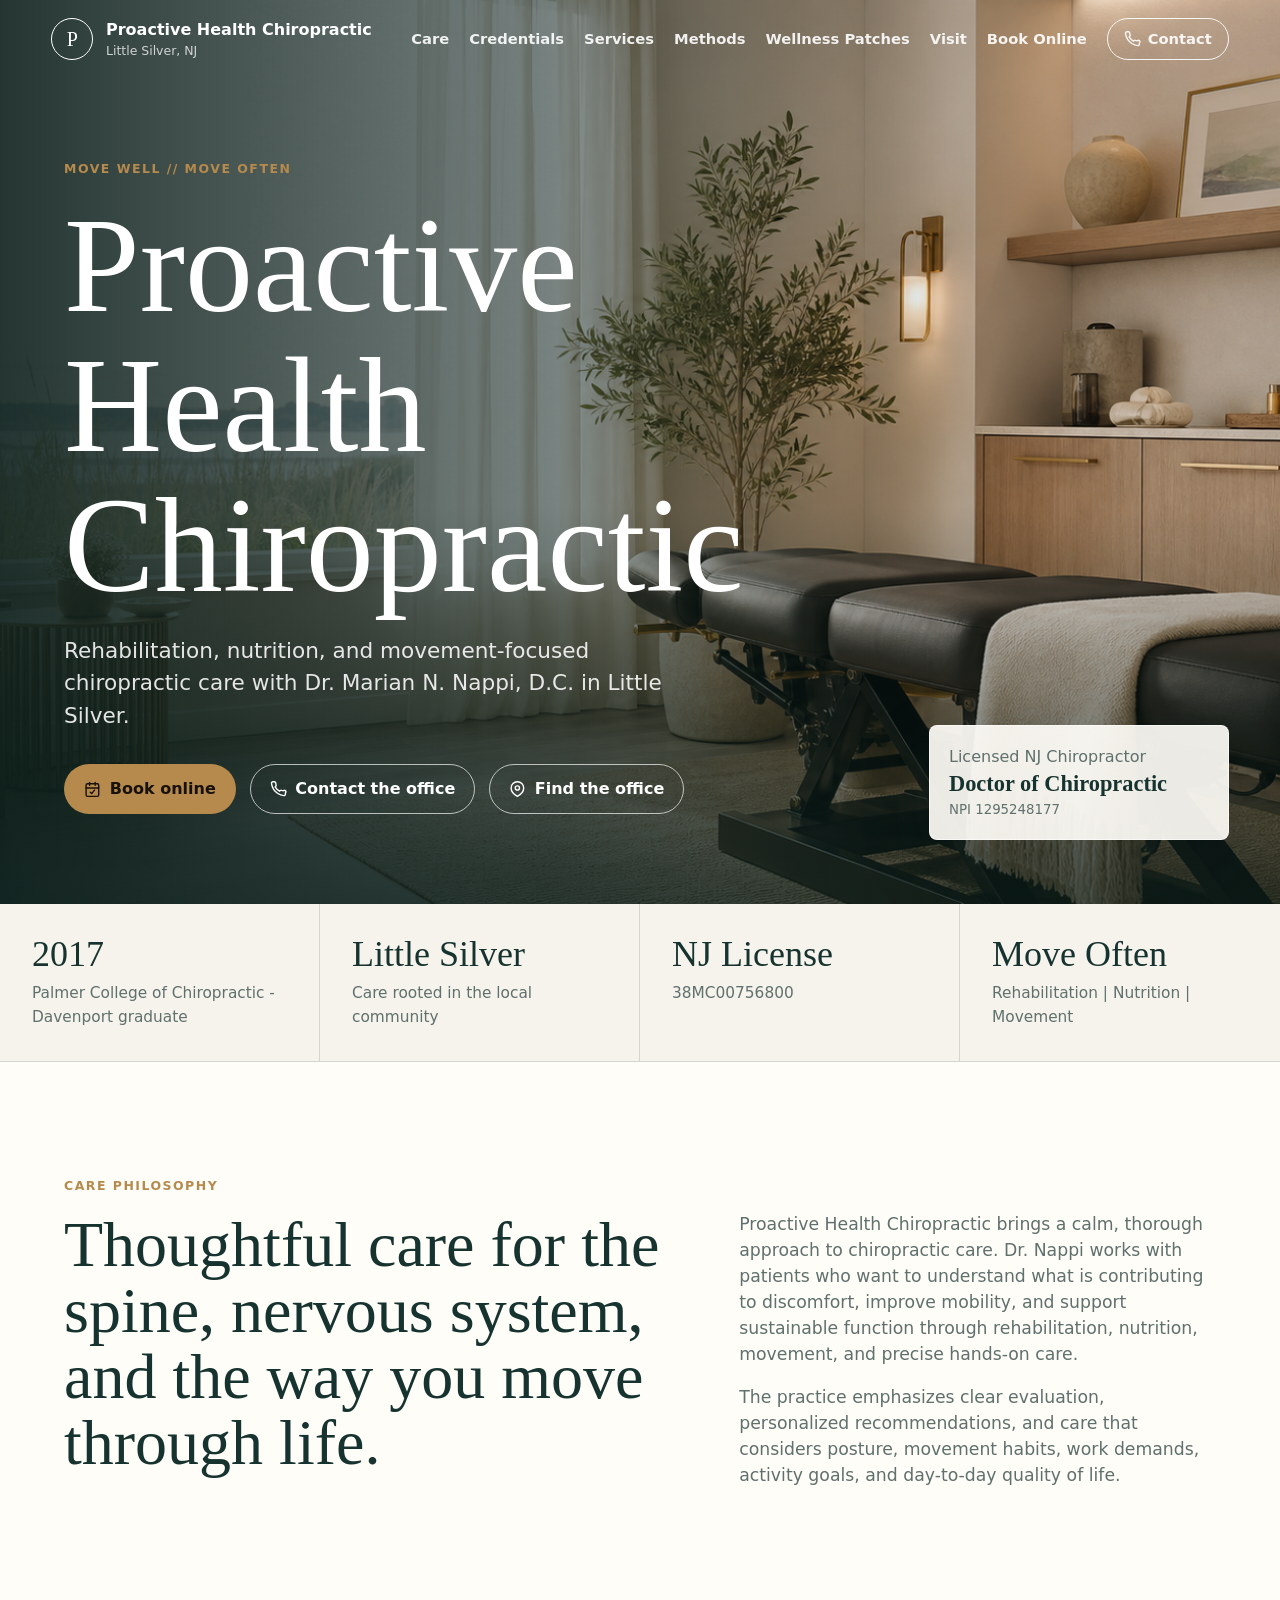
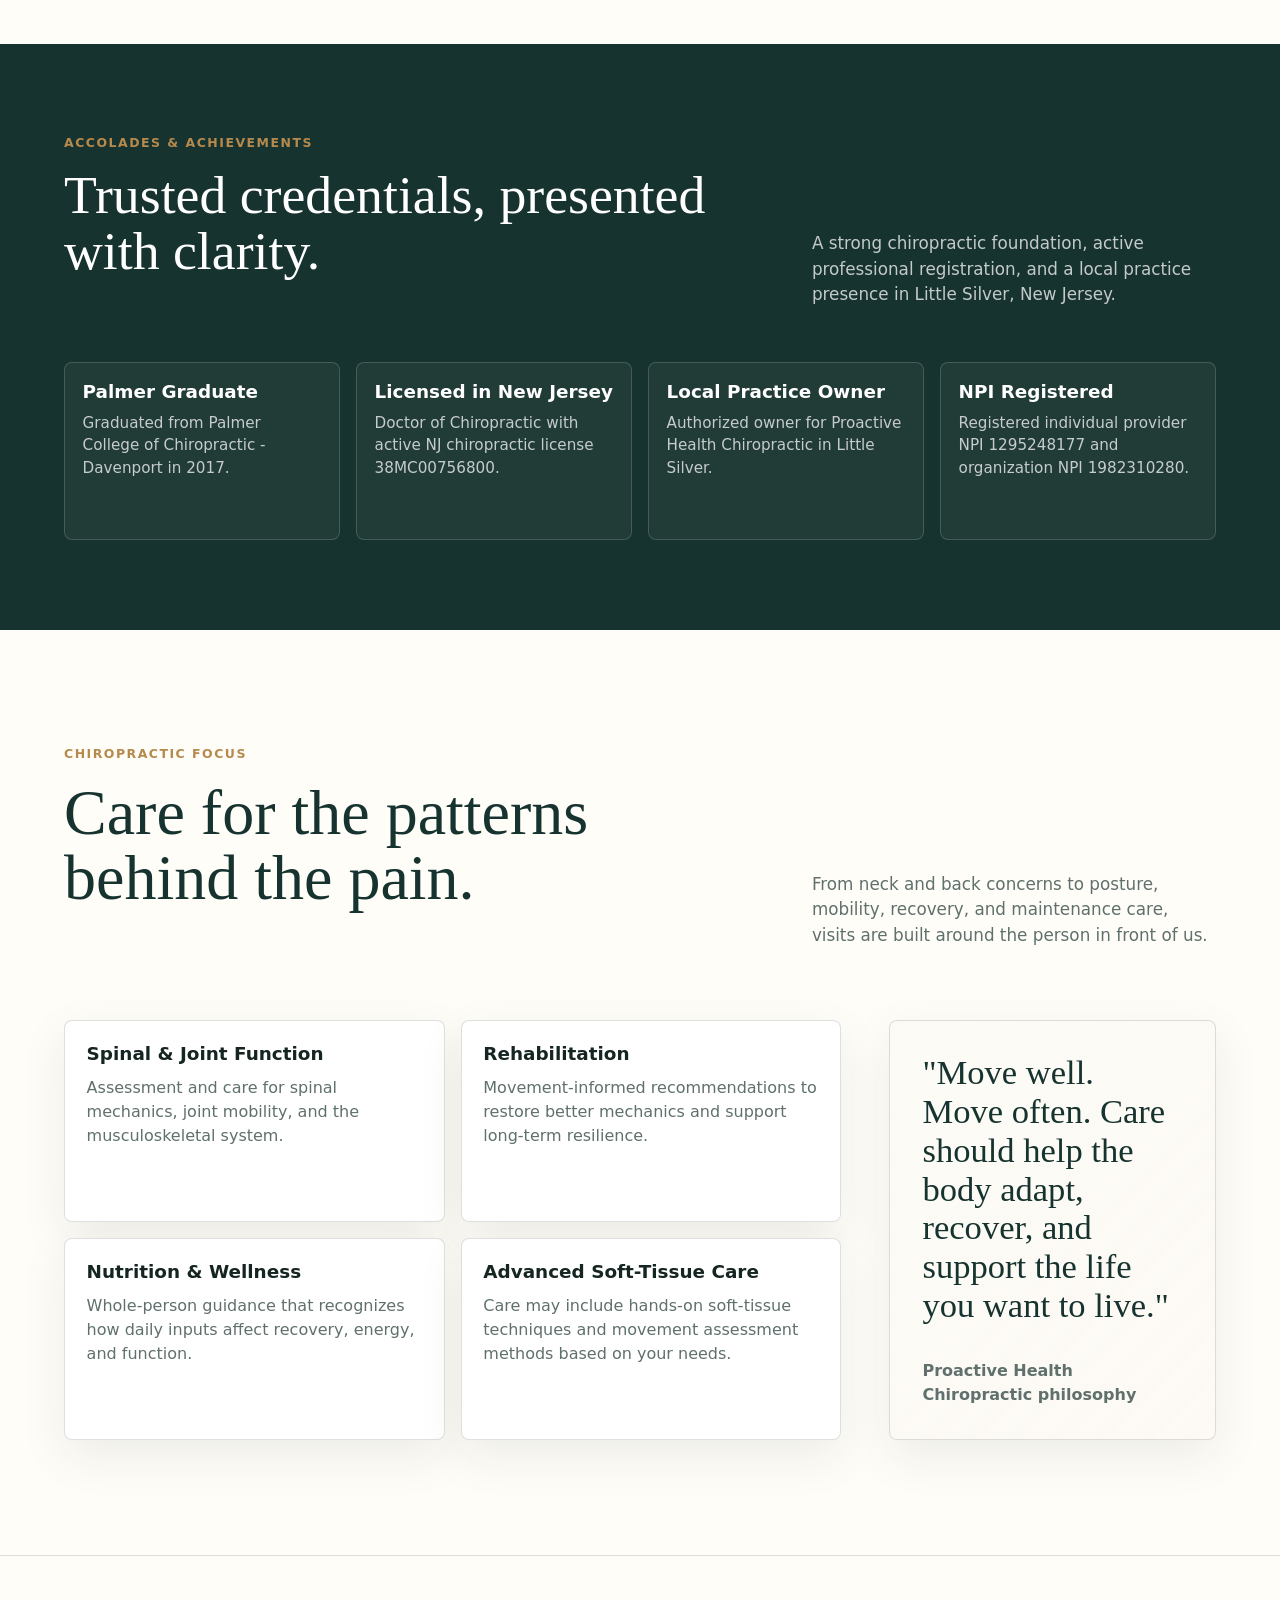
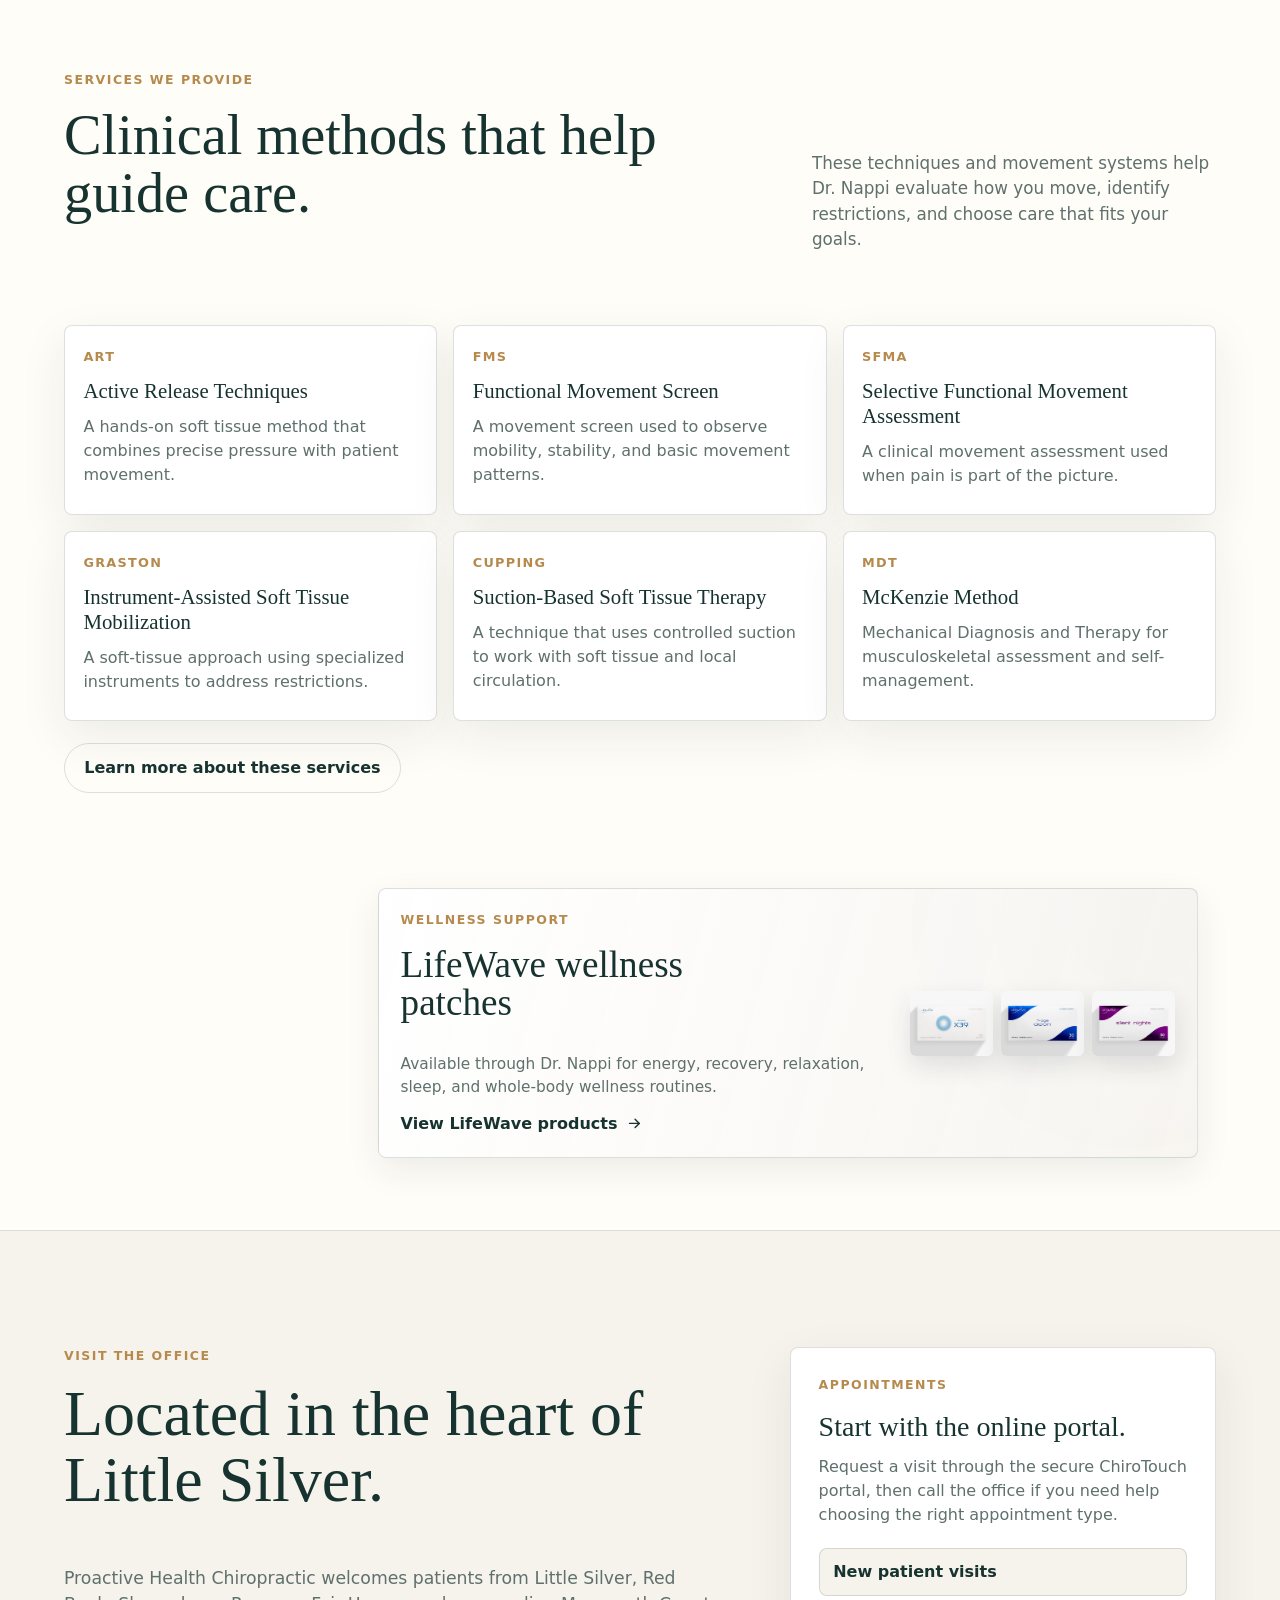
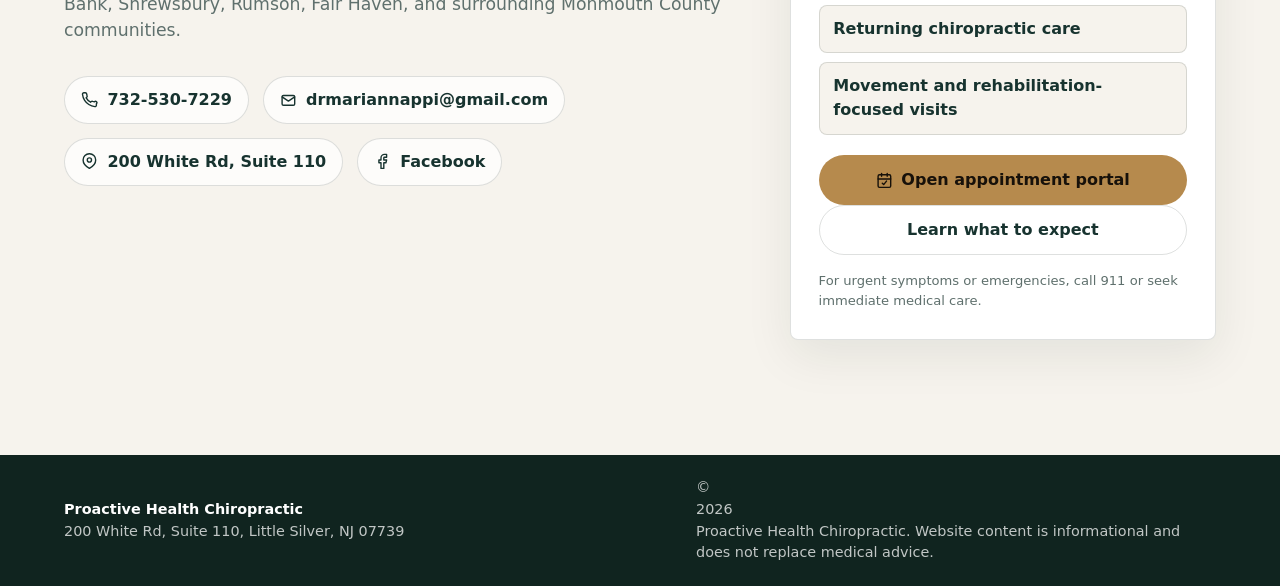
==== index.html @ 8d8aa0e8 "Update contact info and LifeWave promo" ====
<!doctype html>
<html lang="en">
  <head>
    <meta charset="utf-8" />
    <meta name="viewport" content="width=device-width, initial-scale=1" />
    <title>Proactive Health Chiropractic | Little Silver, NJ Chiropractor</title>
    <meta
      name="description"
      content="Proactive Health Chiropractic in Little Silver, NJ, led by Dr. Marian Nappi, D.C., offers movement-focused chiropractic care across rehabilitation, nutrition, spinal health, and whole-body wellness."
    />
    <meta name="theme-color" content="#17332f" />
    <link rel="preload" href="assets/proactive-chiropractic-hero.png" as="image" />
    <link rel="stylesheet" href="styles.css" />
    <script defer src="script.js"></script>
    <script type="application/ld+json">
      {
        "@context": "https://schema.org",
        "@type": "Chiropractic",
        "name": "Proactive Health Chiropractic",
        "url": "",
        "telephone": "+1-732-530-7229",
        "email": "drmariannappi@gmail.com",
        "faxNumber": "+1-732-530-4665",
        "address": {
          "@type": "PostalAddress",
          "streetAddress": "200 White Rd Ste 110",
          "addressLocality": "Little Silver",
          "addressRegion": "NJ",
          "postalCode": "07739",
          "addressCountry": "US"
        },
        "founder": {
          "@type": "Person",
          "name": "Dr. Marian N. Nappi, D.C.",
          "alumniOf": "Palmer College of Chiropractic - Davenport"
        },
        "medicalSpecialty": "Chiropractic"
      }
    </script>
  </head>
  <body>
    <a class="skip-link" href="#main">Skip to content</a>

    <header class="site-header" data-header>
      <a class="brand" href="#home" aria-label="Proactive Health Chiropractic home">
        <span class="brand-mark">P</span>
        <span>
          <strong>Proactive Health Chiropractic</strong>
          <em>Little Silver, NJ</em>
        </span>
      </a>

      <button class="nav-toggle" type="button" aria-expanded="false" aria-controls="site-nav" data-nav-toggle>
        <svg viewBox="0 0 24 24" aria-hidden="true">
          <path d="M4 7h16M4 12h16M4 17h16" />
        </svg>
        <span class="sr-only">Open navigation</span>
      </button>

      <nav class="site-nav" id="site-nav" data-nav>
        <a href="#care">Care</a>
        <a href="#credentials">Credentials</a>
        <a href="#services">Services</a>
        <a href="#methods">Methods</a>
        <a href="lifewave.html">Wellness Patches</a>
        <a href="#visit">Visit</a>
        <a href="appointment.html">Book Online</a>
        <a class="nav-call" href="#contact">
          <svg viewBox="0 0 24 24" aria-hidden="true">
            <path d="M22 16.92v2a2 2 0 0 1-2.18 2 19.79 19.79 0 0 1-8.63-3.07 19.5 19.5 0 0 1-6-6A19.79 19.79 0 0 1 2.12 3.2 2 2 0 0 1 4.11 1h2a2 2 0 0 1 2 1.72c.12.9.32 1.77.59 2.61a2 2 0 0 1-.45 2.11L7.4 8.29a16 16 0 0 0 6.31 6.31l.85-.85a2 2 0 0 1 2.11-.45c.84.27 1.71.47 2.61.59A2 2 0 0 1 22 16.92Z" />
          </svg>
          Contact
        </a>
      </nav>
    </header>

    <main id="main">
      <section class="hero" id="home" aria-labelledby="hero-title">
        <img class="hero-image" src="assets/proactive-chiropractic-hero.png" alt="Elegant chiropractic treatment room with warm daylight" />
        <div class="hero-scrim" aria-hidden="true"></div>
        <div class="hero-content">
          <p class="eyebrow">Move Well // Move Often</p>
          <h1 id="hero-title">Proactive Health Chiropractic</h1>
          <p class="hero-copy">
            Rehabilitation, nutrition, and movement-focused chiropractic care with Dr. Marian N.
            Nappi, D.C. in Little Silver.
          </p>
          <div class="hero-actions" aria-label="Primary actions">
            <a class="button button-primary" href="appointment.html">
              <svg viewBox="0 0 24 24" aria-hidden="true">
                <path d="M8 2v4" />
                <path d="M16 2v4" />
                <path d="M3 10h18" />
                <rect x="3" y="4" width="18" height="18" rx="2" />
                <path d="m9 16 2 2 4-5" />
              </svg>
              Book online
            </a>
            <a class="button button-secondary" href="#contact">
              <svg viewBox="0 0 24 24" aria-hidden="true">
                <path d="M22 16.92v2a2 2 0 0 1-2.18 2 19.79 19.79 0 0 1-8.63-3.07 19.5 19.5 0 0 1-6-6A19.79 19.79 0 0 1 2.12 3.2 2 2 0 0 1 4.11 1h2a2 2 0 0 1 2 1.72c.12.9.32 1.77.59 2.61a2 2 0 0 1-.45 2.11L7.4 8.29a16 16 0 0 0 6.31 6.31l.85-.85a2 2 0 0 1 2.11-.45c.84.27 1.71.47 2.61.59A2 2 0 0 1 22 16.92Z" />
              </svg>
              Contact the office
            </a>
            <a class="button button-secondary" href="#visit">
              <svg viewBox="0 0 24 24" aria-hidden="true">
                <path d="M21 10c0 7-9 12-9 12S3 17 3 10a9 9 0 1 1 18 0Z" />
                <circle cx="12" cy="10" r="3" />
              </svg>
              Find the office
            </a>
          </div>
        </div>
        <aside class="hero-panel" aria-label="Practice highlights">
          <span>Licensed NJ Chiropractor</span>
          <strong>Doctor of Chiropractic</strong>
          <small>NPI 1295248177</small>
        </aside>
      </section>

      <section class="trust-band" aria-label="Practice trust signals">
        <div>
          <strong>2017</strong>
          <span>Palmer College of Chiropractic - Davenport graduate</span>
        </div>
        <div>
          <strong>Little Silver</strong>
          <span>Care rooted in the local community</span>
        </div>
        <div>
          <strong>NJ License</strong>
          <span>38MC00756800</span>
        </div>
        <div>
          <strong>Move Often</strong>
          <span>Rehabilitation | Nutrition | Movement</span>
        </div>
      </section>

      <section class="section intro" id="care">
        <div class="section-kicker">Care Philosophy</div>
        <div class="intro-grid">
          <div>
            <h2>Thoughtful care for the spine, nervous system, and the way you move through life.</h2>
          </div>
          <div class="intro-copy">
            <p>
              Proactive Health Chiropractic brings a calm, thorough approach to chiropractic care. Dr. Nappi works with
              patients who want to understand what is contributing to discomfort, improve mobility, and support
              sustainable function through rehabilitation, nutrition, movement, and precise hands-on care.
            </p>
            <p>
              The practice emphasizes clear evaluation, personalized recommendations, and care that considers posture,
              movement habits, work demands, activity goals, and day-to-day quality of life.
            </p>
          </div>
        </div>
      </section>

      <section class="section credentials" id="credentials">
        <div class="section-heading">
          <div>
            <div class="section-kicker">Accolades & Achievements</div>
            <h2>Trusted credentials, presented with clarity.</h2>
          </div>
          <p>
            A strong chiropractic foundation, active professional registration, and a local practice presence in
            Little Silver, New Jersey.
          </p>
        </div>
        <div class="credential-grid">
          <article class="credential-card">
            <h3>Palmer Graduate</h3>
            <p>Graduated from Palmer College of Chiropractic - Davenport in 2017.</p>
          </article>
          <article class="credential-card">
            <h3>Licensed in New Jersey</h3>
            <p>Doctor of Chiropractic with active NJ chiropractic license 38MC00756800.</p>
          </article>
          <article class="credential-card">
            <h3>Local Practice Owner</h3>
            <p>Authorized owner for Proactive Health Chiropractic in Little Silver.</p>
          </article>
          <article class="credential-card">
            <h3>NPI Registered</h3>
            <p>Registered individual provider NPI 1295248177 and organization NPI 1982310280.</p>
          </article>
        </div>
      </section>

      <section class="section services" id="services">
        <div class="section-heading">
          <div>
            <div class="section-kicker">Chiropractic Focus</div>
            <h2>Care for the patterns behind the pain.</h2>
          </div>
          <p>
            From neck and back concerns to posture, mobility, recovery, and maintenance care, visits are built around
            the person in front of us.
          </p>
        </div>
        <div class="service-layout">
          <div class="service-list" role="list">
            <article role="listitem">
              <h3>Spinal & Joint Function</h3>
              <p>Assessment and care for spinal mechanics, joint mobility, and the musculoskeletal system.</p>
            </article>
            <article role="listitem">
              <h3>Rehabilitation</h3>
              <p>Movement-informed recommendations to restore better mechanics and support long-term resilience.</p>
            </article>
            <article role="listitem">
              <h3>Nutrition & Wellness</h3>
              <p>Whole-person guidance that recognizes how daily inputs affect recovery, energy, and function.</p>
            </article>
            <article role="listitem">
              <h3>Advanced Soft-Tissue Care</h3>
              <p>Care may include hands-on soft-tissue techniques and movement assessment methods based on your needs.</p>
            </article>
          </div>
          <div class="quote-panel">
            <p>
              "Move well. Move often. Care should help the body adapt, recover, and support the life you want to live."
            </p>
            <span>Proactive Health Chiropractic philosophy</span>
          </div>
        </div>
      </section>

      <section class="section methods-overview" id="methods" aria-labelledby="methods-title">
        <div class="section-heading">
          <div>
            <div class="section-kicker">Services We Provide</div>
            <h2 id="methods-title">Clinical methods that help guide care.</h2>
          </div>
          <p>
            These techniques and movement systems help Dr. Nappi evaluate how you move, identify restrictions, and
            choose care that fits your goals.
          </p>
        </div>
        <div class="method-summary-grid">
          <article>
            <strong>ART</strong>
            <h3>Active Release Techniques</h3>
            <p>A hands-on soft tissue method that combines precise pressure with patient movement.</p>
          </article>
          <article>
            <strong>FMS</strong>
            <h3>Functional Movement Screen</h3>
            <p>A movement screen used to observe mobility, stability, and basic movement patterns.</p>
          </article>
          <article>
            <strong>SFMA</strong>
            <h3>Selective Functional Movement Assessment</h3>
            <p>A clinical movement assessment used when pain is part of the picture.</p>
          </article>
          <article>
            <strong>Graston</strong>
            <h3>Instrument-Assisted Soft Tissue Mobilization</h3>
            <p>A soft-tissue approach using specialized instruments to address restrictions.</p>
          </article>
          <article>
            <strong>Cupping</strong>
            <h3>Suction-Based Soft Tissue Therapy</h3>
            <p>A technique that uses controlled suction to work with soft tissue and local circulation.</p>
          </article>
          <article>
            <strong>MDT</strong>
            <h3>McKenzie Method</h3>
            <p>Mechanical Diagnosis and Therapy for musculoskeletal assessment and self-management.</p>
          </article>
        </div>
        <div class="methods-learn-more">
          <a class="button button-outline" href="methods.html">Learn more about these services</a>
        </div>
      </section>

      <aside class="lifewave-preview" aria-labelledby="lifewave-preview-title">
        <a class="lifewave-feature" href="lifewave.html">
          <div class="lifewave-feature-copy">
            <div class="section-kicker">Wellness Support</div>
            <h2 id="lifewave-preview-title">LifeWave wellness patches</h2>
            <p>
              Available through Dr. Nappi for energy, recovery, relaxation, sleep, and whole-body wellness routines.
            </p>
            <span class="feature-link">
              View LifeWave products
              <svg viewBox="0 0 24 24" aria-hidden="true">
                <path d="M5 12h14" />
                <path d="m13 6 6 6-6 6" />
              </svg>
            </span>
          </div>
          <div class="lifewave-product-stack" aria-hidden="true">
            <img src="assets/lifewave-x39.jpg" alt="" />
            <img src="assets/lifewave-aeon.jpg" alt="" />
            <img src="assets/lifewave-silent-nights.jpg" alt="" />
          </div>
        </a>
      </aside>

      <section class="section visit" id="visit">
        <div class="visit-content">
          <div id="contact">
            <div class="section-kicker">Visit The Office</div>
            <h2>Located in the heart of Little Silver.</h2>
            <p>
              Proactive Health Chiropractic welcomes patients from Little Silver, Red Bank, Shrewsbury, Rumson, Fair Haven,
              and surrounding Monmouth County communities.
            </p>
            <div class="contact-list">
              <span class="contact-item">
                <svg viewBox="0 0 24 24" aria-hidden="true">
                  <path d="M22 16.92v2a2 2 0 0 1-2.18 2 19.79 19.79 0 0 1-8.63-3.07 19.5 19.5 0 0 1-6-6A19.79 19.79 0 0 1 2.12 3.2 2 2 0 0 1 4.11 1h2a2 2 0 0 1 2 1.72c.12.9.32 1.77.59 2.61a2 2 0 0 1-.45 2.11L7.4 8.29a16 16 0 0 0 6.31 6.31l.85-.85a2 2 0 0 1 2.11-.45c.84.27 1.71.47 2.61.59A2 2 0 0 1 22 16.92Z" />
                </svg>
                <span>732-530-7229</span>
              </span>
              <span class="contact-item">
                <svg viewBox="0 0 24 24" aria-hidden="true">
                  <rect x="3" y="5" width="18" height="14" rx="2" />
                  <path d="m3 7 9 6 9-6" />
                </svg>
                <span>drmariannappi@gmail.com</span>
              </span>
              <a href="https://www.google.com/maps/search/?api=1&query=200+White+Rd+Ste+110+Little+Silver+NJ+07739" target="_blank" rel="noreferrer">
                <svg viewBox="0 0 24 24" aria-hidden="true">
                  <path d="M21 10c0 7-9 12-9 12S3 17 3 10a9 9 0 1 1 18 0Z" />
                  <circle cx="12" cy="10" r="3" />
                </svg>
                <span>200 White Rd, Suite 110</span>
              </a>
              <a href="https://www.facebook.com/drmariannappi/" target="_blank" rel="noreferrer">
                <svg viewBox="0 0 24 24" aria-hidden="true">
                  <path d="M18 2h-3a5 5 0 0 0-5 5v3H7v4h3v8h4v-8h3l1-4h-4V7a1 1 0 0 1 1-1h3V2Z" />
                </svg>
                <span>Facebook</span>
              </a>
            </div>
          </div>

          <aside class="appointment-card">
            <p class="eyebrow">Appointments</p>
            <h3>Start with the online portal.</h3>
            <p>
              Request a visit through the secure ChiroTouch portal, then call the office if you need help choosing the
              right appointment type.
            </p>
            <div class="booking-mini-list">
              <span>New patient visits</span>
              <span>Returning chiropractic care</span>
              <span>Movement and rehabilitation-focused visits</span>
            </div>
            <a
              class="button button-primary"
              href="https://practice.chirotouch.com/portal/ProactiveHealthChiropracticLLC"
              target="_blank"
              rel="noreferrer"
            >
              <svg viewBox="0 0 24 24" aria-hidden="true">
                <path d="M8 2v4" />
                <path d="M16 2v4" />
                <path d="M3 10h18" />
                <rect x="3" y="4" width="18" height="18" rx="2" />
                <path d="m9 16 2 2 4-5" />
              </svg>
              Open appointment portal
            </a>
            <a class="button button-outline" href="appointment.html">Learn what to expect</a>
            <p class="form-note">
              For urgent symptoms or emergencies, call 911 or seek immediate medical care.
            </p>
          </aside>
        </div>
      </section>
    </main>

    <footer class="site-footer">
      <div>
        <strong>Proactive Health Chiropractic</strong>
        <span>200 White Rd, Suite 110, Little Silver, NJ 07739</span>
      </div>
      <p>
        &copy; <span data-year></span> Proactive Health Chiropractic. Website content is informational and does not replace medical advice.
      </p>
    </footer>
  </body>
</html>
---- styles.css ----
:root {
  color-scheme: light;
  --ink: #152522;
  --muted: #5f706d;
  --deep: #17332f;
  --evergreen: #24584f;
  --sage: #dfe8df;
  --mist: #f6f3ed;
  --paper: #fffdf8;
  --line: rgba(21, 37, 34, 0.14);
  --gold: #b68a4d;
  --rose: #b98678;
  --shadow: 0 24px 70px rgba(18, 35, 31, 0.18);
  --radius: 8px;
  font-family:
    "Inter",
    "Segoe UI",
    system-ui,
    -apple-system,
    sans-serif;
}

* {
  box-sizing: border-box;
}

html {
  scroll-behavior: smooth;
}

body {
  margin: 0;
  background: var(--paper);
  color: var(--ink);
  line-height: 1.5;
}

img,
svg {
  display: block;
}

a {
  color: inherit;
  text-decoration: none;
}

button,
input,
textarea {
  font: inherit;
}

svg {
  fill: none;
  stroke: currentColor;
  stroke-linecap: round;
  stroke-linejoin: round;
  stroke-width: 2;
}

.skip-link,
.sr-only {
  position: absolute;
  width: 1px;
  height: 1px;
  padding: 0;
  margin: -1px;
  overflow: hidden;
  clip: rect(0, 0, 0, 0);
  white-space: nowrap;
  border: 0;
}

.skip-link:focus {
  z-index: 20;
  width: auto;
  height: auto;
  clip: auto;
  top: 1rem;
  left: 1rem;
  padding: 0.75rem 1rem;
  background: var(--paper);
  border: 1px solid var(--line);
}

.site-header {
  position: fixed;
  inset: 0 0 auto;
  z-index: 10;
  display: flex;
  align-items: center;
  justify-content: space-between;
  gap: 1.5rem;
  min-height: 78px;
  padding: 1rem clamp(1rem, 4vw, 3.5rem);
  color: white;
  transition:
    background 180ms ease,
    box-shadow 180ms ease,
    color 180ms ease;
}

.site-header.is-scrolled {
  background: rgba(255, 253, 248, 0.94);
  color: var(--deep);
  box-shadow: 0 10px 40px rgba(18, 35, 31, 0.12);
  backdrop-filter: blur(14px);
}

.brand {
  display: inline-flex;
  align-items: center;
  gap: 0.8rem;
  min-width: 0;
}

.brand-mark {
  display: grid;
  place-items: center;
  width: 42px;
  height: 42px;
  flex: 0 0 42px;
  border: 1px solid currentColor;
  border-radius: 50%;
  font-family: Georgia, "Times New Roman", serif;
  font-size: 1.25rem;
}

.brand strong,
.brand em {
  display: block;
}

.brand strong {
  font-size: 1rem;
  letter-spacing: 0;
}

.brand em {
  color: currentColor;
  font-size: 0.78rem;
  font-style: normal;
  opacity: 0.76;
}

.site-nav {
  display: flex;
  align-items: center;
  gap: 1.25rem;
  font-size: 0.92rem;
  font-weight: 650;
}

.site-nav a {
  opacity: 0.9;
}

.site-nav a:hover,
.site-nav a:focus-visible {
  opacity: 1;
}

.nav-call {
  display: inline-flex;
  align-items: center;
  gap: 0.45rem;
  min-height: 42px;
  padding: 0 1rem;
  border: 1px solid currentColor;
  border-radius: 999px;
}

.nav-call svg,
.button svg,
.contact-list svg {
  width: 1.05rem;
  height: 1.05rem;
}

.nav-toggle {
  display: none;
  place-items: center;
  width: 44px;
  height: 44px;
  color: inherit;
  background: transparent;
  border: 1px solid currentColor;
  border-radius: 999px;
}

.nav-toggle svg {
  width: 22px;
  height: 22px;
}

.hero {
  position: relative;
  min-height: 92vh;
  display: grid;
  align-items: end;
  overflow: hidden;
  background: var(--deep);
  color: white;
}

.hero-image {
  position: absolute;
  inset: 0;
  width: 100%;
  height: 100%;
  object-fit: cover;
}

.hero-scrim {
  position: absolute;
  inset: 0;
  background:
    linear-gradient(90deg, rgba(13, 32, 28, 0.9), rgba(13, 32, 28, 0.56) 43%, rgba(13, 32, 28, 0.08) 74%),
    linear-gradient(0deg, rgba(13, 32, 28, 0.7), transparent 44%);
}

.hero-content {
  position: relative;
  width: min(760px, 100%);
  padding: 10rem clamp(1rem, 5vw, 5rem) clamp(5.5rem, 10vh, 8rem);
}

.eyebrow,
.section-kicker {
  margin: 0 0 1rem;
  color: var(--gold);
  font-size: 0.78rem;
  font-weight: 800;
  letter-spacing: 0.12em;
  text-transform: uppercase;
}

h1,
h2,
h3,
p {
  margin-top: 0;
}

h1,
h2 {
  font-family: Georgia, "Times New Roman", serif;
  font-weight: 500;
  line-height: 1.03;
}

h1 {
  max-width: 11ch;
  margin-bottom: 1.25rem;
  font-size: clamp(4rem, 11vw, 8.5rem);
}

.hero-copy {
  max-width: 690px;
  margin-bottom: 2rem;
  color: rgba(255, 255, 255, 0.88);
  font-size: clamp(1.12rem, 2vw, 1.35rem);
}

.hero-actions,
.contact-list {
  display: flex;
  flex-wrap: wrap;
  gap: 0.85rem;
}

.button {
  display: inline-flex;
  align-items: center;
  justify-content: center;
  gap: 0.55rem;
  min-height: 50px;
  padding: 0 1.2rem;
  border: 1px solid transparent;
  border-radius: 999px;
  font-weight: 800;
  transition:
    transform 160ms ease,
    background 160ms ease,
    border-color 160ms ease;
}

.button:hover,
.button:focus-visible {
  transform: translateY(-1px);
}

.button-primary {
  background: var(--gold);
  color: #17110a;
}

.button-secondary {
  border-color: rgba(255, 255, 255, 0.68);
  color: white;
}

.button-dark {
  background: var(--deep);
  color: white;
}

.button-outline {
  border-color: var(--line);
  color: var(--deep);
  background: transparent;
}

.hero-panel {
  position: absolute;
  right: clamp(1rem, 4vw, 4rem);
  bottom: clamp(1rem, 5vw, 4rem);
  width: min(300px, calc(100% - 2rem));
  padding: 1.2rem;
  background: rgba(255, 253, 248, 0.92);
  color: var(--deep);
  border: 1px solid rgba(255, 255, 255, 0.65);
  border-radius: var(--radius);
  box-shadow: var(--shadow);
}

.hero-panel span,
.hero-panel small {
  display: block;
  color: var(--muted);
}

.hero-panel strong {
  display: block;
  margin: 0.2rem 0;
  font-family: Georgia, "Times New Roman", serif;
  font-size: 1.4rem;
  line-height: 1.1;
}

.trust-band {
  display: grid;
  grid-template-columns: repeat(4, 1fr);
  border-bottom: 1px solid var(--line);
  background: var(--mist);
}

.trust-band div {
  min-height: 142px;
  padding: clamp(1.25rem, 3vw, 2rem);
  border-right: 1px solid var(--line);
}

.trust-band div:last-child {
  border-right: 0;
}

.trust-band strong {
  display: block;
  margin-bottom: 0.45rem;
  color: var(--deep);
  font-family: Georgia, "Times New Roman", serif;
  font-size: clamp(1.5rem, 3vw, 2.25rem);
  font-weight: 500;
  line-height: 1.05;
}

.trust-band span {
  color: var(--muted);
  font-size: 0.96rem;
}

.section {
  padding: clamp(4.5rem, 9vw, 8rem) clamp(1rem, 5vw, 5rem);
}

.credentials.section {
  padding-top: clamp(3.5rem, 7vw, 5.6rem);
  padding-bottom: clamp(3.5rem, 7vw, 5.6rem);
}

.intro-grid,
.section-heading,
.service-layout,
.method-summary-grid,
.methods-learn-more,
.visit-content {
  width: min(1180px, 100%);
  margin: 0 auto;
}

.intro-grid {
  display: grid;
  grid-template-columns: minmax(0, 1fr) minmax(320px, 0.78fr);
  gap: clamp(2rem, 5vw, 5rem);
  align-items: start;
}

h2 {
  color: var(--deep);
  font-size: clamp(2.35rem, 5vw, 4.7rem);
}

.intro-copy {
  color: var(--muted);
  font-size: 1.08rem;
}

.section-heading {
  display: grid;
  grid-template-columns: minmax(0, 0.88fr) minmax(280px, 0.52fr);
  gap: clamp(2rem, 5vw, 4rem);
  align-items: end;
  margin-bottom: clamp(2rem, 5vw, 3.5rem);
}

.section-heading p {
  color: var(--muted);
  font-size: 1.05rem;
}

.credentials {
  background: var(--deep);
  color: white;
}

.credentials h2 {
  color: white;
}

.credentials .section-heading {
  margin-bottom: clamp(1.5rem, 3.5vw, 2.4rem);
}

.credentials h2 {
  max-width: 780px;
  font-size: clamp(2.1rem, 4.2vw, 3.8rem);
}

.credentials .section-heading p,
.credentials .credential-card p {
  color: rgba(255, 255, 255, 0.74);
}

.credential-grid {
  width: min(1180px, 100%);
  margin: 0 auto;
  display: grid;
  grid-template-columns: repeat(4, 1fr);
  gap: 1rem;
}

.credential-card {
  min-height: 178px;
  padding: 1.1rem;
  border: 1px solid rgba(255, 255, 255, 0.16);
  border-radius: var(--radius);
  background: rgba(255, 255, 255, 0.045);
}

.credential-card h3 {
  margin-bottom: 0.55rem;
}

.credential-card p {
  margin-bottom: 0;
  font-size: 0.95rem;
}

.icon-badge {
  display: grid;
  place-items: center;
  width: 46px;
  height: 46px;
  margin-bottom: 1.5rem;
  color: #17110a;
  background: var(--gold);
  border-radius: 50%;
}

.icon-badge svg {
  width: 22px;
  height: 22px;
}

h3 {
  margin-bottom: 0.7rem;
  font-size: 1.15rem;
  line-height: 1.2;
}

.service-layout {
  display: grid;
  grid-template-columns: minmax(0, 1fr) minmax(300px, 0.42fr);
  gap: clamp(1.25rem, 4vw, 3rem);
}

.service-list {
  display: grid;
  grid-template-columns: repeat(2, 1fr);
  gap: 1rem;
}

.service-list article,
.quote-panel,
.appointment-card {
  border: 1px solid var(--line);
  border-radius: var(--radius);
  background: white;
  box-shadow: 0 16px 48px rgba(18, 35, 31, 0.08);
}

.service-list article {
  min-height: 196px;
  padding: 1.35rem;
}

.service-list p {
  color: var(--muted);
}

.quote-panel {
  display: flex;
  flex-direction: column;
  justify-content: space-between;
  min-height: 100%;
  padding: clamp(1.5rem, 4vw, 2rem);
  background:
    linear-gradient(rgba(255, 253, 248, 0.9), rgba(255, 253, 248, 0.9)),
    linear-gradient(135deg, var(--sage), rgba(185, 134, 120, 0.32));
}

.quote-panel p {
  color: var(--deep);
  font-family: Georgia, "Times New Roman", serif;
  font-size: clamp(1.55rem, 2.7vw, 2.25rem);
  line-height: 1.12;
}

.quote-panel span {
  color: var(--muted);
  font-weight: 750;
}

.methods-overview {
  background: var(--paper);
  border-top: 1px solid var(--line);
}

.methods-overview h2 {
  max-width: 780px;
  font-size: clamp(2.15rem, 4.4vw, 4rem);
}

.method-summary-grid {
  display: grid;
  grid-template-columns: repeat(3, 1fr);
  gap: 1rem;
}

.method-summary-grid article {
  min-height: 190px;
  padding: 1.15rem;
  border: 1px solid var(--line);
  border-radius: var(--radius);
  background: white;
  box-shadow: 0 16px 48px rgba(18, 35, 31, 0.08);
}

.method-summary-grid strong {
  display: inline-block;
  margin-bottom: 0.8rem;
  color: var(--gold);
  font-size: 0.8rem;
  font-weight: 900;
  letter-spacing: 0.1em;
  text-transform: uppercase;
}

.method-summary-grid h3 {
  color: var(--deep);
  font-family: Georgia, "Times New Roman", serif;
  font-size: 1.3rem;
  font-weight: 500;
}

.method-summary-grid p {
  margin-bottom: 0;
  color: var(--muted);
}

.methods-learn-more {
  margin-top: 1.4rem;
}

.lifewave-preview {
  padding: 0 clamp(1rem, 4vw, 2rem) clamp(3rem, 6vw, 4.5rem);
  background: var(--paper);
  border-bottom: 1px solid var(--line);
}

.lifewave-feature {
  width: min(820px, 100%);
  margin: -1.25rem max(1rem, calc((100vw - 1180px) / 2)) 0 auto;
  display: grid;
  grid-template-columns: minmax(0, 1fr) minmax(210px, 0.55fr);
  gap: clamp(1rem, 3vw, 1.6rem);
  align-items: center;
  padding: clamp(1rem, 3vw, 1.35rem);
  border: 1px solid var(--line);
  border-radius: var(--radius);
  background:
    linear-gradient(105deg, rgba(255, 255, 255, 0.95), rgba(247, 244, 239, 0.9)),
    radial-gradient(circle at 92% 12%, rgba(40, 111, 181, 0.14), transparent 34%);
  box-shadow: 0 12px 34px rgba(18, 35, 31, 0.08);
}

.lifewave-feature h2 {
  max-width: 380px;
  font-size: clamp(1.7rem, 2.9vw, 2.35rem);
}

.lifewave-feature p {
  max-width: 480px;
  margin-bottom: 0.8rem;
  color: var(--muted);
  font-size: 0.96rem;
}

.feature-link {
  display: inline-flex;
  align-items: center;
  gap: 0.55rem;
  color: var(--deep);
  font-weight: 850;
}

.feature-link svg {
  width: 1.05rem;
  height: 1.05rem;
}

.lifewave-product-stack {
  display: grid;
  grid-template-columns: repeat(3, minmax(0, 1fr));
  align-items: center;
  gap: 0.45rem;
}

.lifewave-product-stack img {
  width: 100%;
  aspect-ratio: 1.28;
  object-fit: cover;
  border-radius: 6px;
  box-shadow: 0 10px 24px rgba(25, 44, 60, 0.12);
}

.lifewave-product-stack img:first-child {
  grid-column: auto;
  grid-row: auto;
}

.lifewave-product-stack img:nth-child(2) {
  grid-column: auto;
  grid-row: auto;
  transform: none;
}

.lifewave-product-stack img:nth-child(3) {
  grid-column: auto;
  grid-row: auto;
  transform: none;
}

.visit {
  background: var(--mist);
}

.visit-content {
  display: grid;
  grid-template-columns: minmax(0, 0.9fr) minmax(320px, 0.58fr);
  gap: clamp(2rem, 5vw, 4rem);
  align-items: start;
}

.visit-content > div > p {
  max-width: 660px;
  color: var(--muted);
  font-size: 1.08rem;
}

.contact-list {
  margin-top: 2rem;
}

.contact-list a,
.contact-item {
  display: inline-flex;
  align-items: center;
  gap: 0.6rem;
  min-height: 48px;
  padding: 0 1rem;
  border: 1px solid var(--line);
  border-radius: 999px;
  background: rgba(255, 255, 255, 0.72);
  color: var(--deep);
  font-weight: 750;
}

.appointment-card {
  padding: clamp(1.25rem, 3vw, 1.75rem);
}

.appointment-card h3 {
  color: var(--deep);
  font-family: Georgia, "Times New Roman", serif;
  font-size: 1.75rem;
  font-weight: 500;
}

.appointment-card > p:not(.eyebrow):not(.form-note) {
  color: var(--muted);
}

.booking-mini-list {
  display: grid;
  gap: 0.55rem;
  margin: 1.3rem 0;
}

.booking-mini-list span {
  padding: 0.7rem 0.85rem;
  border: 1px solid var(--line);
  border-radius: var(--radius);
  background: var(--mist);
  color: var(--deep);
  font-weight: 750;
}

label {
  display: grid;
  gap: 0.42rem;
  margin-bottom: 1rem;
  color: var(--deep);
  font-size: 0.9rem;
  font-weight: 800;
}

input,
textarea {
  width: 100%;
  border: 1px solid var(--line);
  border-radius: var(--radius);
  padding: 0.85rem 0.95rem;
  background: var(--paper);
  color: var(--ink);
  outline: none;
}

input:focus,
textarea:focus {
  border-color: var(--evergreen);
  box-shadow: 0 0 0 4px rgba(36, 88, 79, 0.12);
}

textarea {
  resize: vertical;
}

.appointment-card .button {
  width: 100%;
}

.form-note {
  margin: 1rem 0 0;
  color: var(--muted);
  font-size: 0.82rem;
}

.site-footer {
  display: flex;
  align-items: center;
  justify-content: space-between;
  gap: 1rem;
  padding: 1.4rem clamp(1rem, 5vw, 5rem);
  background: #10241f;
  color: rgba(255, 255, 255, 0.74);
  font-size: 0.9rem;
}

.site-footer strong,
.site-footer span {
  display: block;
}

.site-footer strong {
  color: white;
}

.site-footer p {
  margin: 0;
  max-width: 520px;
}

.booking-page {
  background: var(--paper);
}

.booking-page .site-header {
  color: var(--deep);
}

.booking-hero {
  padding: clamp(8rem, 14vw, 11rem) clamp(1rem, 5vw, 5rem) clamp(4rem, 8vw, 7rem);
  background:
    linear-gradient(120deg, rgba(23, 51, 47, 0.94), rgba(36, 88, 79, 0.74)),
    url("assets/proactive-chiropractic-hero.png") center / cover;
  color: white;
}

.booking-hero-content,
.booking-shell,
.process-steps,
.booking-note {
  width: min(1180px, 100%);
  margin: 0 auto;
}

.booking-hero h1 {
  max-width: 880px;
  margin-bottom: 1.3rem;
  font-size: clamp(3.2rem, 8vw, 6.7rem);
}

.booking-hero p {
  max-width: 720px;
  color: rgba(255, 255, 255, 0.84);
  font-size: clamp(1.08rem, 2vw, 1.28rem);
}

.booking-section {
  background: var(--mist);
}

.booking-shell {
  display: grid;
  grid-template-columns: minmax(290px, 0.42fr) minmax(0, 1fr);
  gap: clamp(1.5rem, 4vw, 3rem);
  align-items: start;
}

.portal-card,
.booking-grid article,
.process-steps article {
  border: 1px solid var(--line);
  border-radius: var(--radius);
  background: white;
  box-shadow: 0 16px 48px rgba(18, 35, 31, 0.08);
}

.portal-card {
  position: sticky;
  top: 100px;
  padding: clamp(1.25rem, 3vw, 1.75rem);
}

.portal-card p,
.booking-grid p,
.process-steps p,
.booking-note p {
  color: var(--muted);
}

.portal-card .button {
  width: 100%;
}

.portal-topline {
  display: grid;
  gap: 0.25rem;
  margin-bottom: 1rem;
  padding-bottom: 1rem;
  border-bottom: 1px solid var(--line);
}

.portal-topline span {
  color: var(--gold);
  font-size: 0.75rem;
  font-weight: 850;
  letter-spacing: 0.12em;
  text-transform: uppercase;
}

.portal-topline strong {
  color: var(--deep);
  font-family: Georgia, "Times New Roman", serif;
  font-size: 1.8rem;
  font-weight: 500;
  line-height: 1.08;
}

.booking-details h2 {
  max-width: 760px;
  margin-bottom: 1.5rem;
  font-size: clamp(2.25rem, 4.6vw, 4.2rem);
}

.booking-grid {
  display: grid;
  grid-template-columns: repeat(2, 1fr);
  gap: 1rem;
}

.booking-grid article,
.process-steps article {
  padding: 1.35rem;
}

.booking-process {
  background: var(--paper);
}

.process-steps {
  display: grid;
  grid-template-columns: repeat(3, 1fr);
  gap: 1rem;
}

.process-steps span {
  display: block;
  margin-bottom: 1.25rem;
  color: var(--gold);
  font-family: Georgia, "Times New Roman", serif;
  font-size: 2rem;
}

.booking-note {
  display: flex;
  align-items: center;
  justify-content: space-between;
  gap: 2rem;
  padding-top: clamp(3rem, 6vw, 5rem);
  padding-bottom: clamp(3rem, 6vw, 5rem);
}

.booking-note h2 {
  max-width: 620px;
  margin-bottom: 0.7rem;
  font-size: clamp(2rem, 4vw, 3.2rem);
}

.booking-note p {
  max-width: 760px;
  margin-bottom: 0;
}

.methods-hero {
  min-height: 660px;
  display: grid;
  align-items: end;
  padding: clamp(8rem, 14vw, 11rem) clamp(1rem, 5vw, 5rem) clamp(4rem, 8vw, 7rem);
  background:
    linear-gradient(120deg, rgba(16, 36, 31, 0.98), rgba(32, 72, 64, 0.92)),
    linear-gradient(0deg, rgba(255, 253, 248, 0.08), transparent);
  color: white;
}

.methods-hero > div,
.method-detail-list,
.method-note {
  width: min(1180px, 100%);
  margin: 0 auto;
}

.methods-hero h1 {
  max-width: 11ch;
  font-size: clamp(3.4rem, 8.4vw, 7.2rem);
}

.methods-hero p {
  max-width: 760px;
  color: rgba(255, 255, 255, 0.82);
  font-size: clamp(1.05rem, 2vw, 1.24rem);
}

.methods-detail-section {
  background: var(--mist);
}

.method-detail-list {
  display: grid;
  gap: 1rem;
}

.method-detail-list article {
  display: grid;
  grid-template-columns: minmax(240px, 0.34fr) minmax(0, 1fr);
  gap: clamp(1rem, 4vw, 3rem);
  align-items: start;
  padding: clamp(1.25rem, 3vw, 1.8rem);
  border: 1px solid var(--line);
  border-radius: var(--radius);
  background: white;
  box-shadow: 0 16px 48px rgba(18, 35, 31, 0.08);
}

.method-detail-list span {
  display: inline-block;
  margin-bottom: 0.65rem;
  color: var(--gold);
  font-weight: 900;
  letter-spacing: 0.12em;
  text-transform: uppercase;
}

.method-detail-list h2 {
  margin-bottom: 0;
  font-size: clamp(1.8rem, 3.3vw, 2.8rem);
}

.method-detail-list p {
  margin-bottom: 0;
  color: var(--muted);
  font-size: 1.04rem;
}

.method-note {
  display: grid;
  grid-template-columns: minmax(0, 0.8fr) auto;
  gap: 2rem;
  align-items: center;
  padding-top: clamp(3rem, 6vw, 5rem);
  padding-bottom: clamp(3rem, 6vw, 5rem);
}

.method-note h2 {
  max-width: 720px;
  margin-bottom: 0.8rem;
  font-size: clamp(2.1rem, 4vw, 3.4rem);
}

.method-note p {
  max-width: 760px;
  margin-bottom: 0;
  color: var(--muted);
}

.lifewave-hero {
  min-height: 760px;
  display: grid;
  grid-template-columns: minmax(0, 0.92fr) minmax(360px, 0.72fr);
  gap: clamp(2rem, 5vw, 5rem);
  align-items: center;
  padding: clamp(8rem, 14vw, 11rem) clamp(1rem, 5vw, 5rem) clamp(4rem, 8vw, 7rem);
  background:
    linear-gradient(120deg, rgba(16, 36, 31, 0.98), rgba(22, 54, 71, 0.92) 58%, rgba(44, 74, 116, 0.86)),
    linear-gradient(0deg, rgba(255, 255, 255, 0.08), transparent);
  color: white;
  overflow: hidden;
}

.lifewave-hero-copy,
.lifewave-hero-products,
.patch-pillars,
.product-grid,
.lifewave-cta,
.lifewave-disclaimer {
  width: min(1180px, 100%);
  margin: 0 auto;
}

.lifewave-hero-copy {
  width: 100%;
}

.lifewave-hero h1 {
  max-width: 10ch;
  font-size: clamp(3.6rem, 9vw, 7.7rem);
}

.lifewave-hero p {
  max-width: 710px;
  color: rgba(255, 255, 255, 0.82);
  font-size: clamp(1.05rem, 2vw, 1.24rem);
}

.lifewave-hero-products {
  width: 100%;
  display: grid;
  grid-template-columns: repeat(5, 1fr);
  align-items: center;
  gap: 0.8rem;
}

.lifewave-hero-products img {
  width: 100%;
  aspect-ratio: 1.22;
  object-fit: cover;
  border-radius: var(--radius);
  background: white;
  box-shadow: 0 24px 70px rgba(3, 13, 18, 0.28);
}

.lifewave-hero-products .product-main {
  grid-column: 1 / 6;
}

.lifewave-hero-products img:not(.product-main) {
  grid-column: span 2;
  margin-top: -1.5rem;
}

.lifewave-intro {
  background: var(--paper);
}

.patch-pillars {
  display: grid;
  grid-template-columns: repeat(3, 1fr);
  gap: 1rem;
}

.patch-pillars article,
.product-card {
  border: 1px solid var(--line);
  border-radius: var(--radius);
  background: white;
  box-shadow: 0 16px 48px rgba(18, 35, 31, 0.08);
}

.patch-pillars article {
  padding: 1.35rem;
}

.patch-pillars p,
.product-card p,
.lifewave-cta p,
.lifewave-disclaimer p {
  color: var(--muted);
}

.product-section {
  background: var(--mist);
}

.product-grid {
  display: grid;
  grid-template-columns: repeat(3, 1fr);
  gap: 1rem;
}

.product-card {
  display: flex;
  flex-direction: column;
  overflow: hidden;
}

.product-card img {
  width: 100%;
  aspect-ratio: 1.28;
  object-fit: cover;
  background: #eef1ef;
}

.product-card div {
  padding: 1.25rem;
}

.product-tag {
  margin-bottom: 0.45rem;
  color: #286fb5;
  font-size: 0.75rem;
  font-weight: 850;
  letter-spacing: 0.11em;
  text-transform: uppercase;
}

.product-card h3 {
  color: var(--deep);
  font-family: Georgia, "Times New Roman", serif;
  font-size: 1.65rem;
  font-weight: 500;
}

.lifewave-cta {
  display: grid;
  grid-template-columns: minmax(0, 0.8fr) auto;
  gap: 2rem;
  align-items: center;
  padding-top: clamp(3rem, 6vw, 5rem);
  padding-bottom: clamp(3rem, 6vw, 5rem);
}

.lifewave-cta h2 {
  max-width: 720px;
  margin-bottom: 0.8rem;
  font-size: clamp(2.2rem, 4.4vw, 3.8rem);
}

.lifewave-cta-actions {
  display: grid;
  gap: 0.8rem;
}

.lifewave-disclaimer {
  padding: 0 clamp(1rem, 5vw, 5rem) clamp(3rem, 6vw, 4.5rem);
}

.lifewave-disclaimer p {
  margin: 0 auto;
  padding: 1rem 1.2rem;
  border: 1px solid var(--line);
  border-radius: var(--radius);
  background: var(--mist);
  font-size: 0.86rem;
}

@media (max-width: 980px) {
  .nav-toggle {
    display: grid;
  }

  .site-nav {
    position: absolute;
    top: calc(100% - 0.4rem);
    right: 1rem;
    display: none;
    width: min(320px, calc(100vw - 2rem));
    padding: 0.8rem;
    flex-direction: column;
    align-items: stretch;
    gap: 0.2rem;
    background: var(--paper);
    color: var(--deep);
    border: 1px solid var(--line);
    border-radius: var(--radius);
    box-shadow: var(--shadow);
  }

  .site-nav.is-open {
    display: flex;
  }

  .site-nav a {
    padding: 0.8rem;
  }

  .nav-call {
    justify-content: center;
  }

  .hero {
    min-height: 820px;
  }

  .hero-content {
    padding-top: 8rem;
    padding-bottom: 13rem;
  }

  .hero-panel {
    left: 1rem;
    right: 1rem;
  }

  .trust-band,
  .credential-grid,
  .service-layout,
  .method-summary-grid,
  .visit-content,
  .booking-shell,
  .process-steps,
  .lifewave-feature,
  .lifewave-hero,
  .product-grid {
    grid-template-columns: repeat(2, 1fr);
  }

  .lifewave-hero {
    align-items: end;
  }

  .lifewave-feature {
    margin: 0 auto;
  }

  .patch-pillars,
  .lifewave-cta,
  .method-note {
    grid-template-columns: 1fr;
  }

  .portal-card {
    position: static;
  }

  .intro-grid,
  .section-heading {
    grid-template-columns: 1fr;
  }
}

@media (max-width: 680px) {
  .site-header {
    min-height: 68px;
    padding: 0.8rem 1rem;
  }

  .brand strong {
    font-size: 0.92rem;
  }

  .brand-mark {
    width: 38px;
    height: 38px;
    flex-basis: 38px;
  }

  h1 {
    font-size: 3.75rem;
  }

  .hero-content {
    padding-inline: 1rem;
  }

  .button,
  .contact-list a {
    width: 100%;
  }

  .trust-band,
  .credential-grid,
  .service-list,
  .service-layout,
  .method-summary-grid,
  .method-detail-list article,
  .visit-content,
  .booking-shell,
  .booking-grid,
  .process-steps,
  .lifewave-feature,
  .lifewave-hero,
  .patch-pillars,
  .product-grid,
  .lifewave-cta {
    grid-template-columns: 1fr;
  }

  .lifewave-product-stack {
    margin-top: 1.5rem;
  }

  .lifewave-hero-products img:not(.product-main) {
    margin-top: 0;
  }

  .booking-note {
    display: block;
  }

  .method-note .button {
    margin-top: 1.5rem;
  }

  .booking-note .button {
    margin-top: 1.5rem;
  }

  .trust-band div {
    min-height: auto;
    border-right: 0;
    border-bottom: 1px solid var(--line);
  }

  .trust-band div:last-child {
    border-bottom: 0;
  }

  .credential-card,
  .service-list article {
    min-height: auto;
  }

  .site-footer {
    display: block;
  }

  .site-footer p {
    margin-top: 1rem;
  }
}
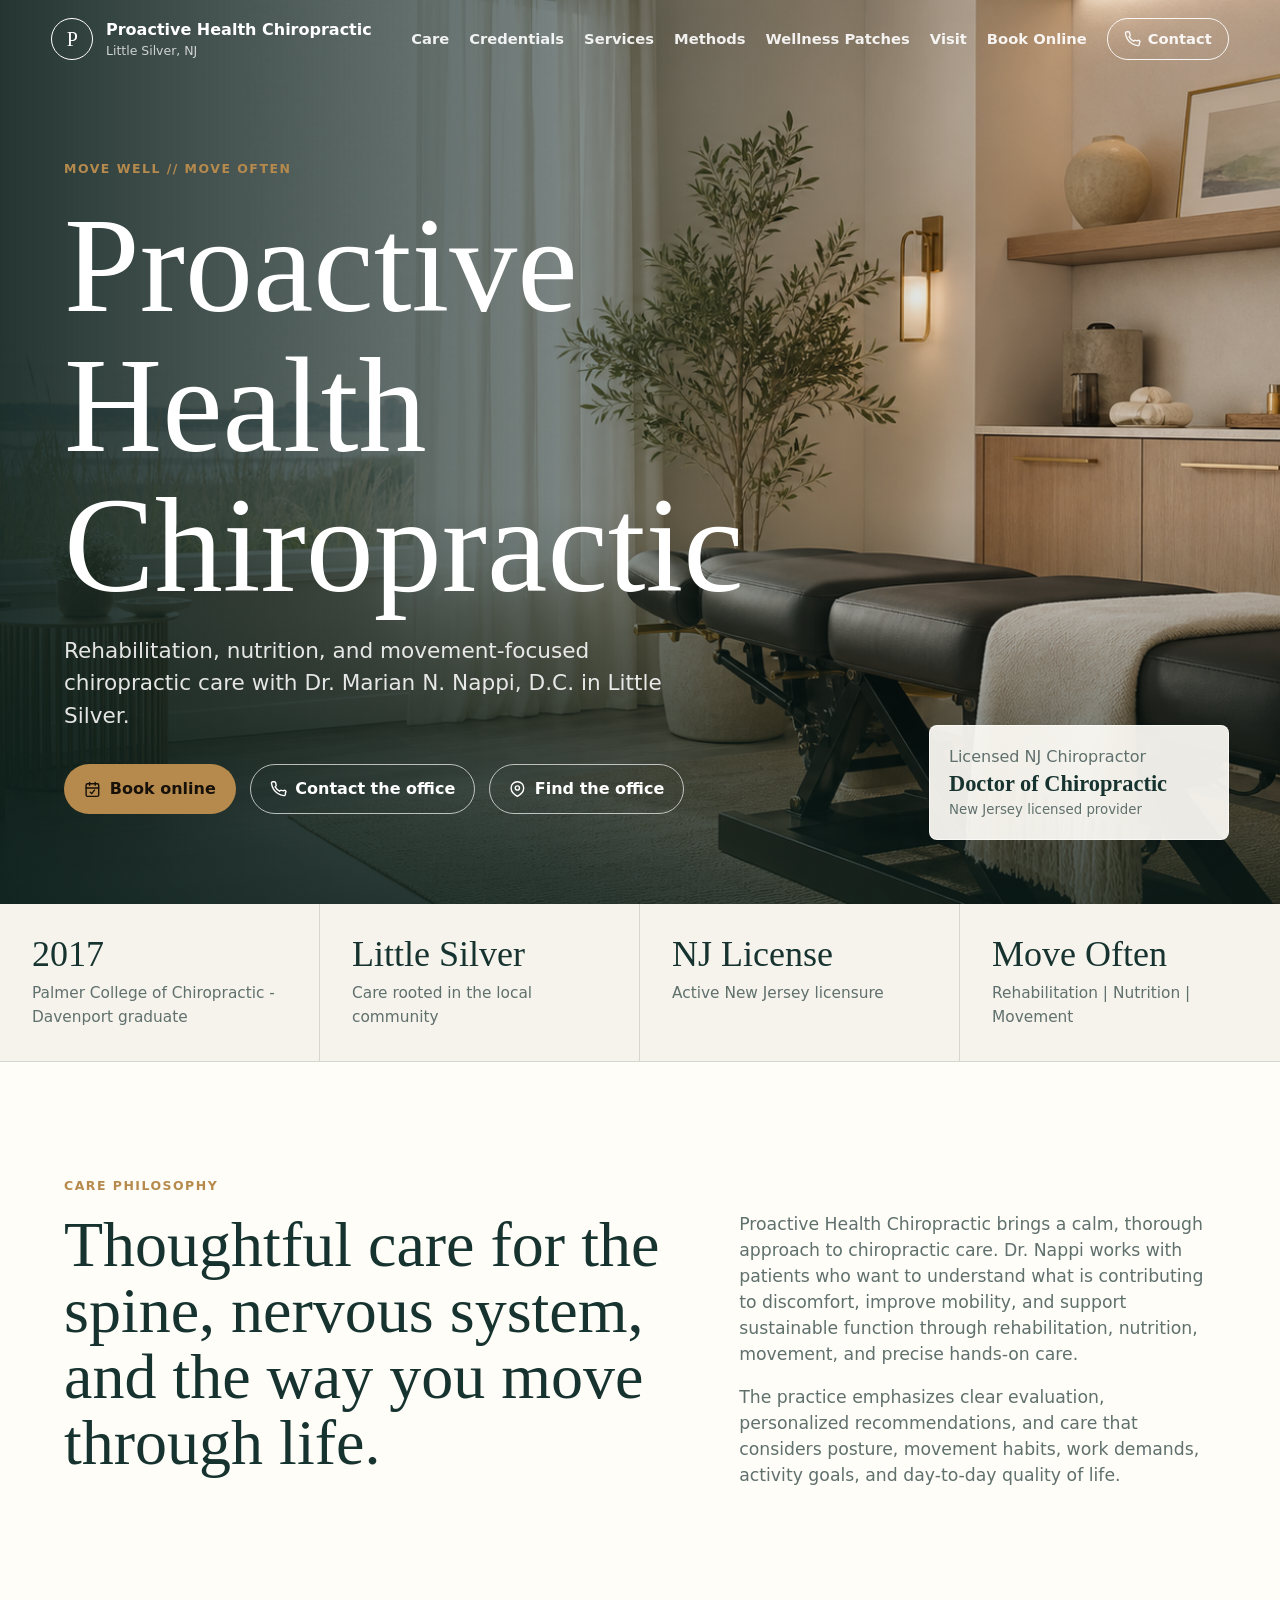
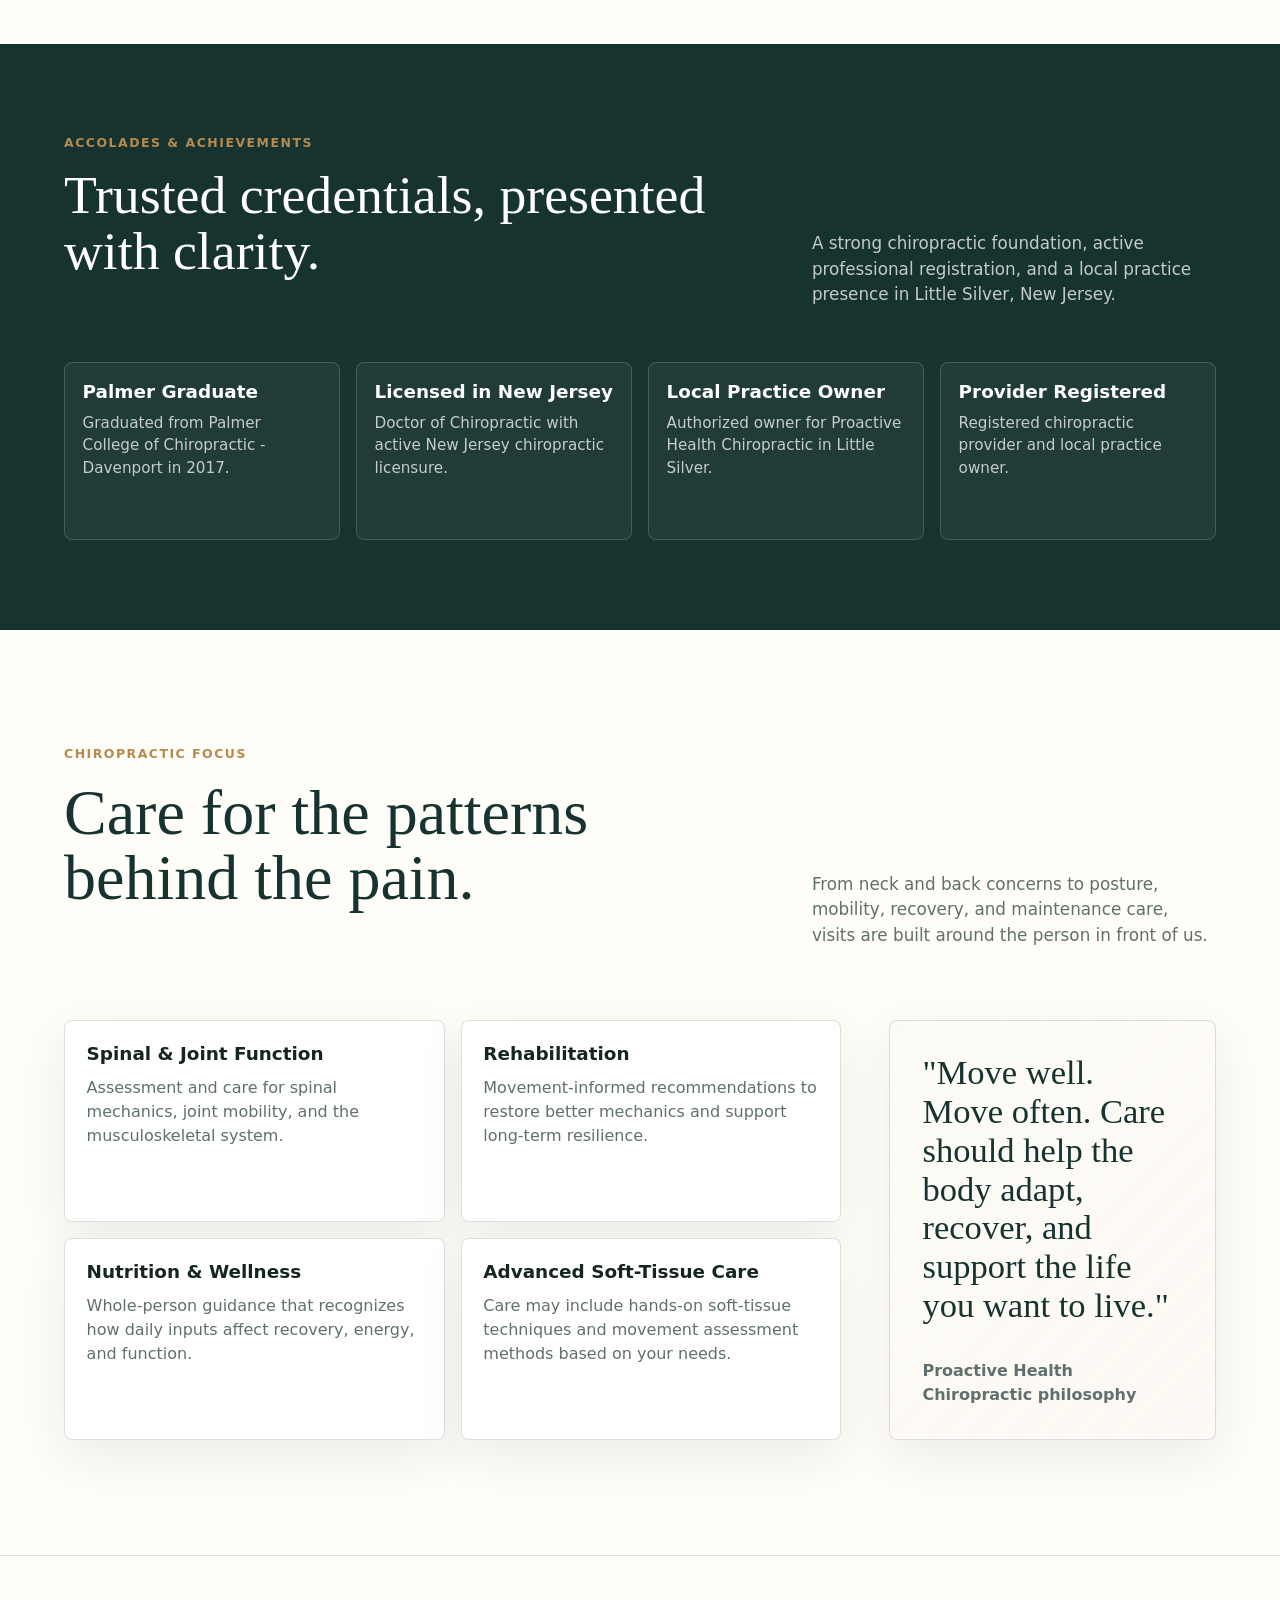
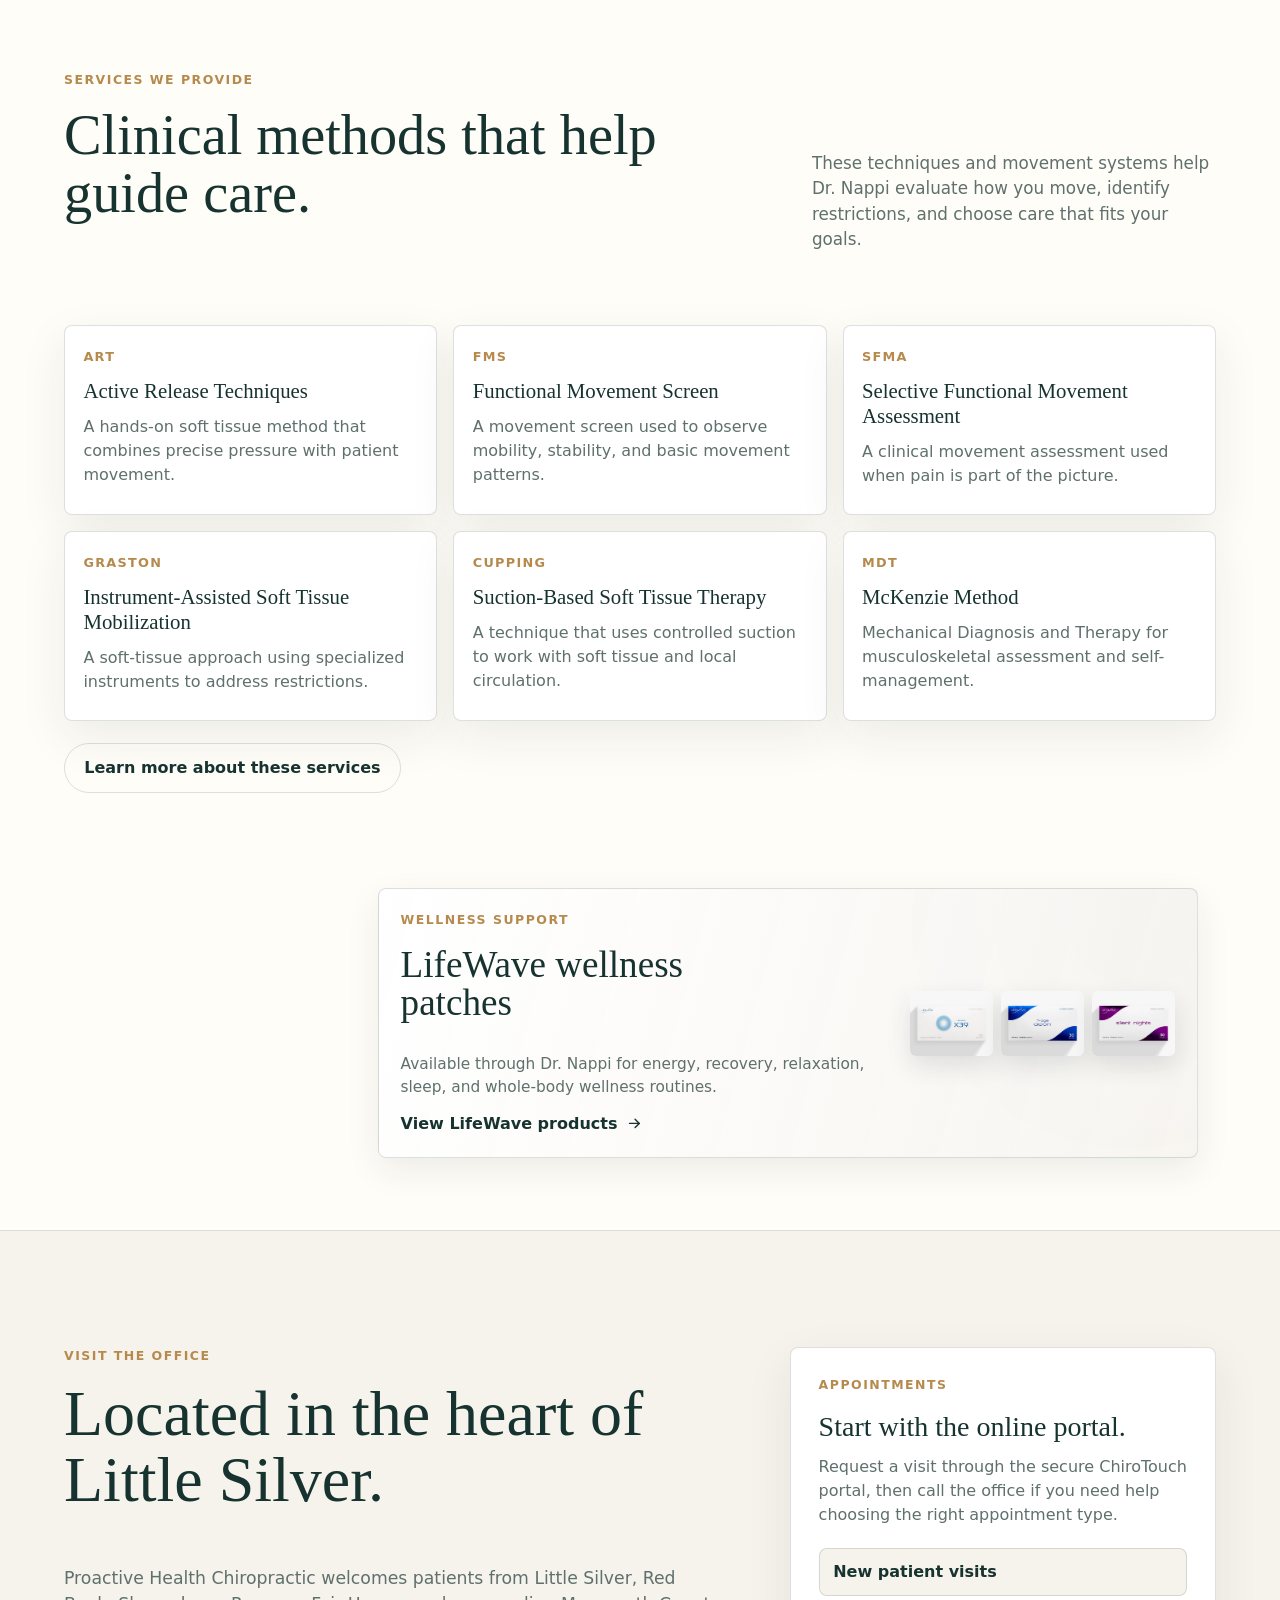
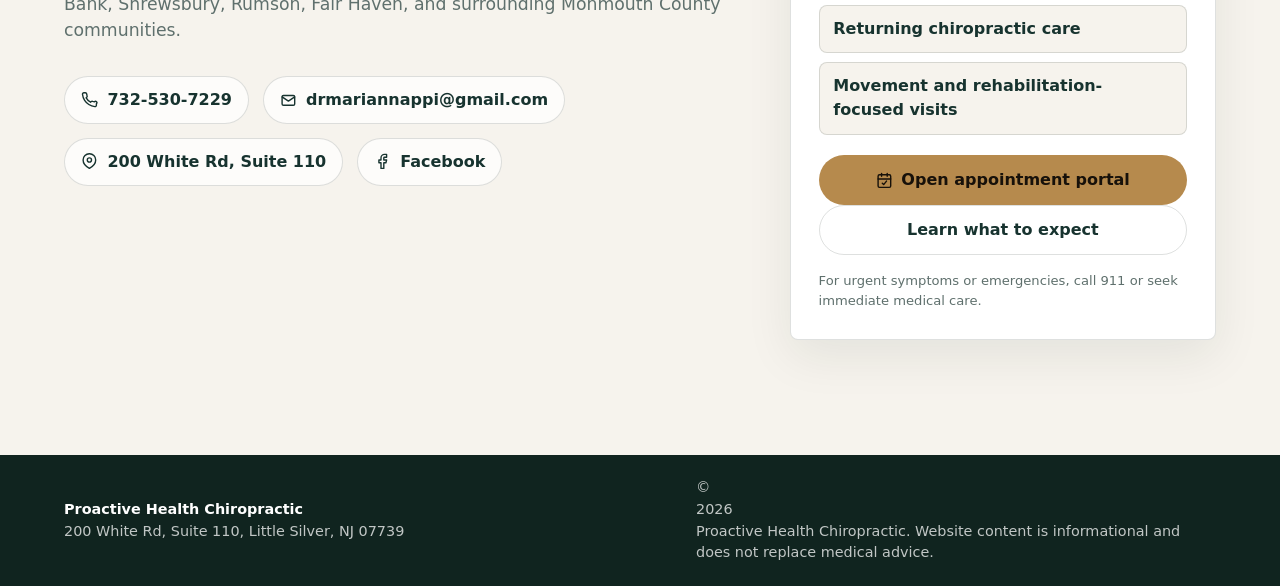
==== commit c3b8a9cd: "Remove public license and NPI numbers" ====
--- a/index.html
+++ b/index.html
@@ -114,7 +114,7 @@
         <aside class="hero-panel" aria-label="Practice highlights">
           <span>Licensed NJ Chiropractor</span>
           <strong>Doctor of Chiropractic</strong>
-          <small>NPI 1295248177</small>
+          <small>New Jersey licensed provider</small>
         </aside>
       </section>
 
@@ -129,7 +129,7 @@
         </div>
         <div>
           <strong>NJ License</strong>
-          <span>38MC00756800</span>
+          <span>Active New Jersey licensure</span>
         </div>
         <div>
           <strong>Move Often</strong>
@@ -175,15 +175,15 @@
           </article>
           <article class="credential-card">
             <h3>Licensed in New Jersey</h3>
-            <p>Doctor of Chiropractic with active NJ chiropractic license 38MC00756800.</p>
+            <p>Doctor of Chiropractic with active New Jersey chiropractic licensure.</p>
           </article>
           <article class="credential-card">
             <h3>Local Practice Owner</h3>
             <p>Authorized owner for Proactive Health Chiropractic in Little Silver.</p>
           </article>
           <article class="credential-card">
-            <h3>NPI Registered</h3>
-            <p>Registered individual provider NPI 1295248177 and organization NPI 1982310280.</p>
+            <h3>Provider Registered</h3>
+            <p>Registered chiropractic provider and local practice owner.</p>
           </article>
         </div>
       </section>
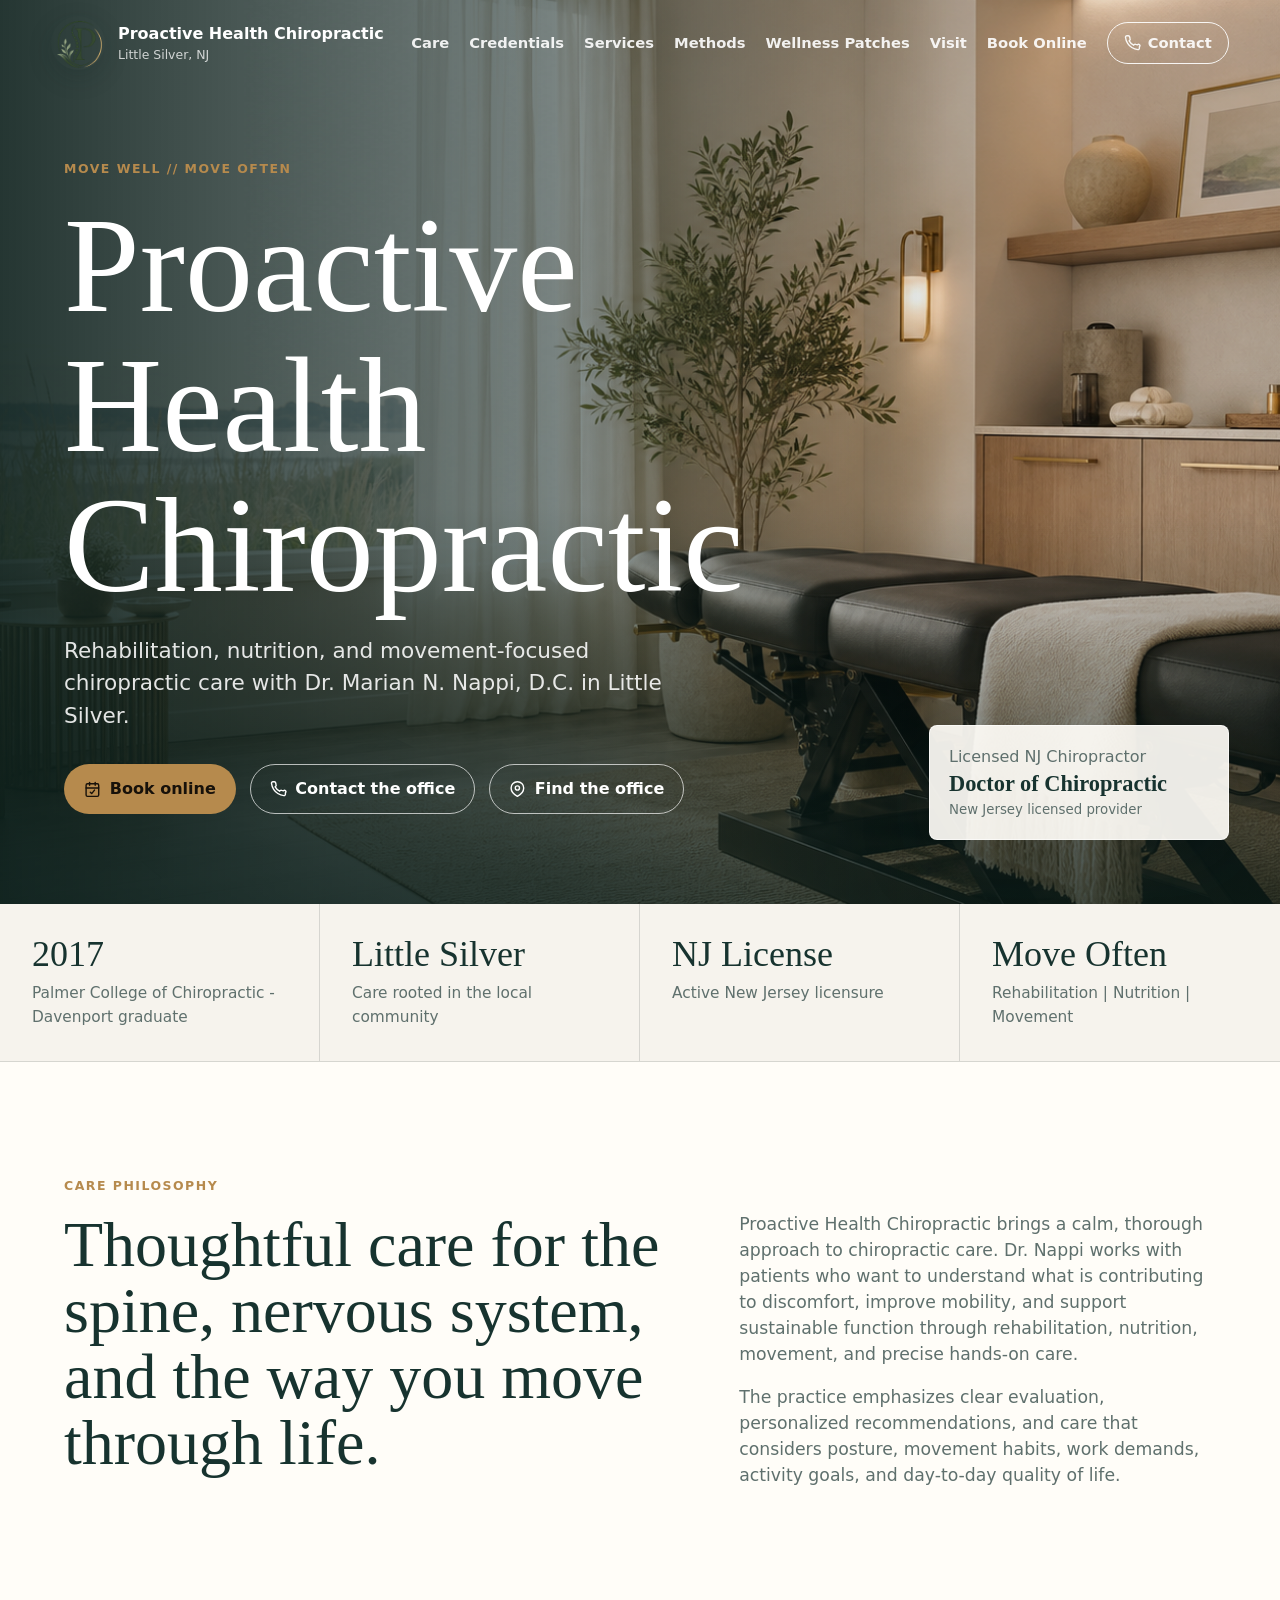
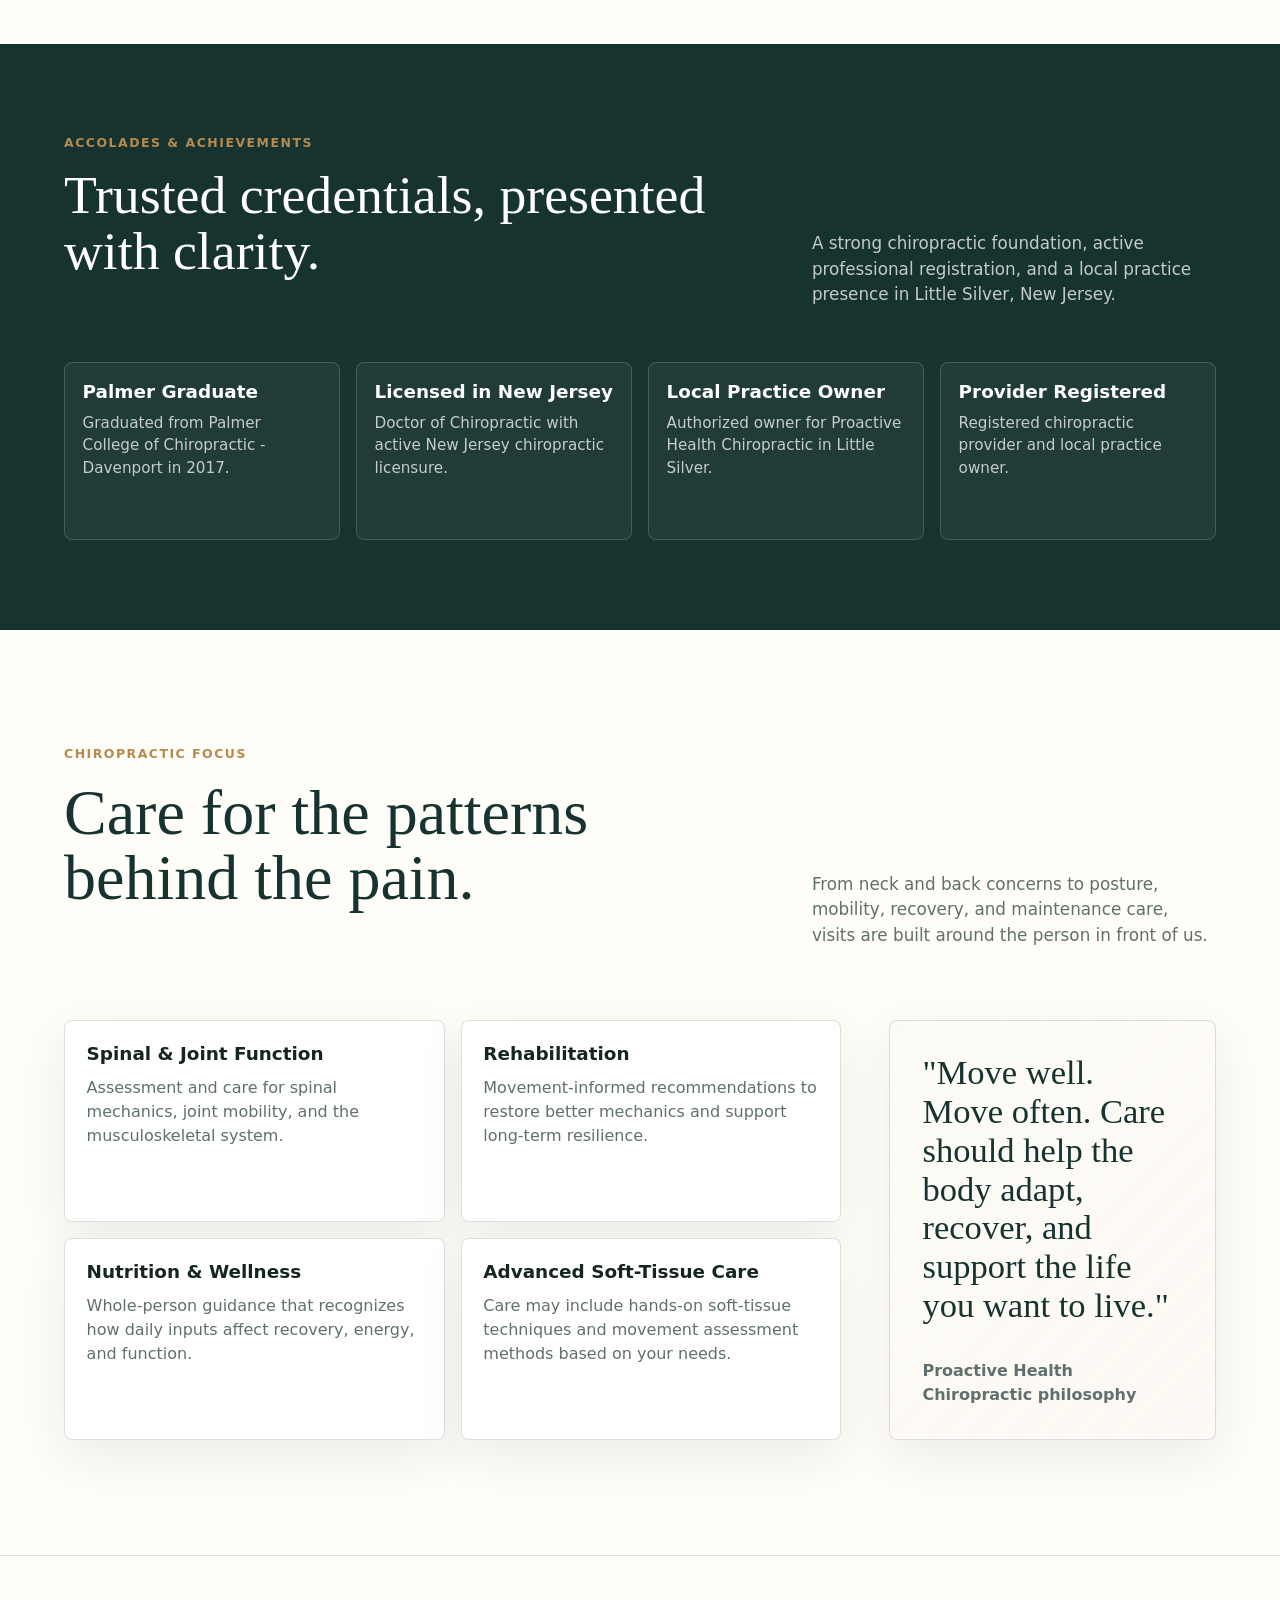
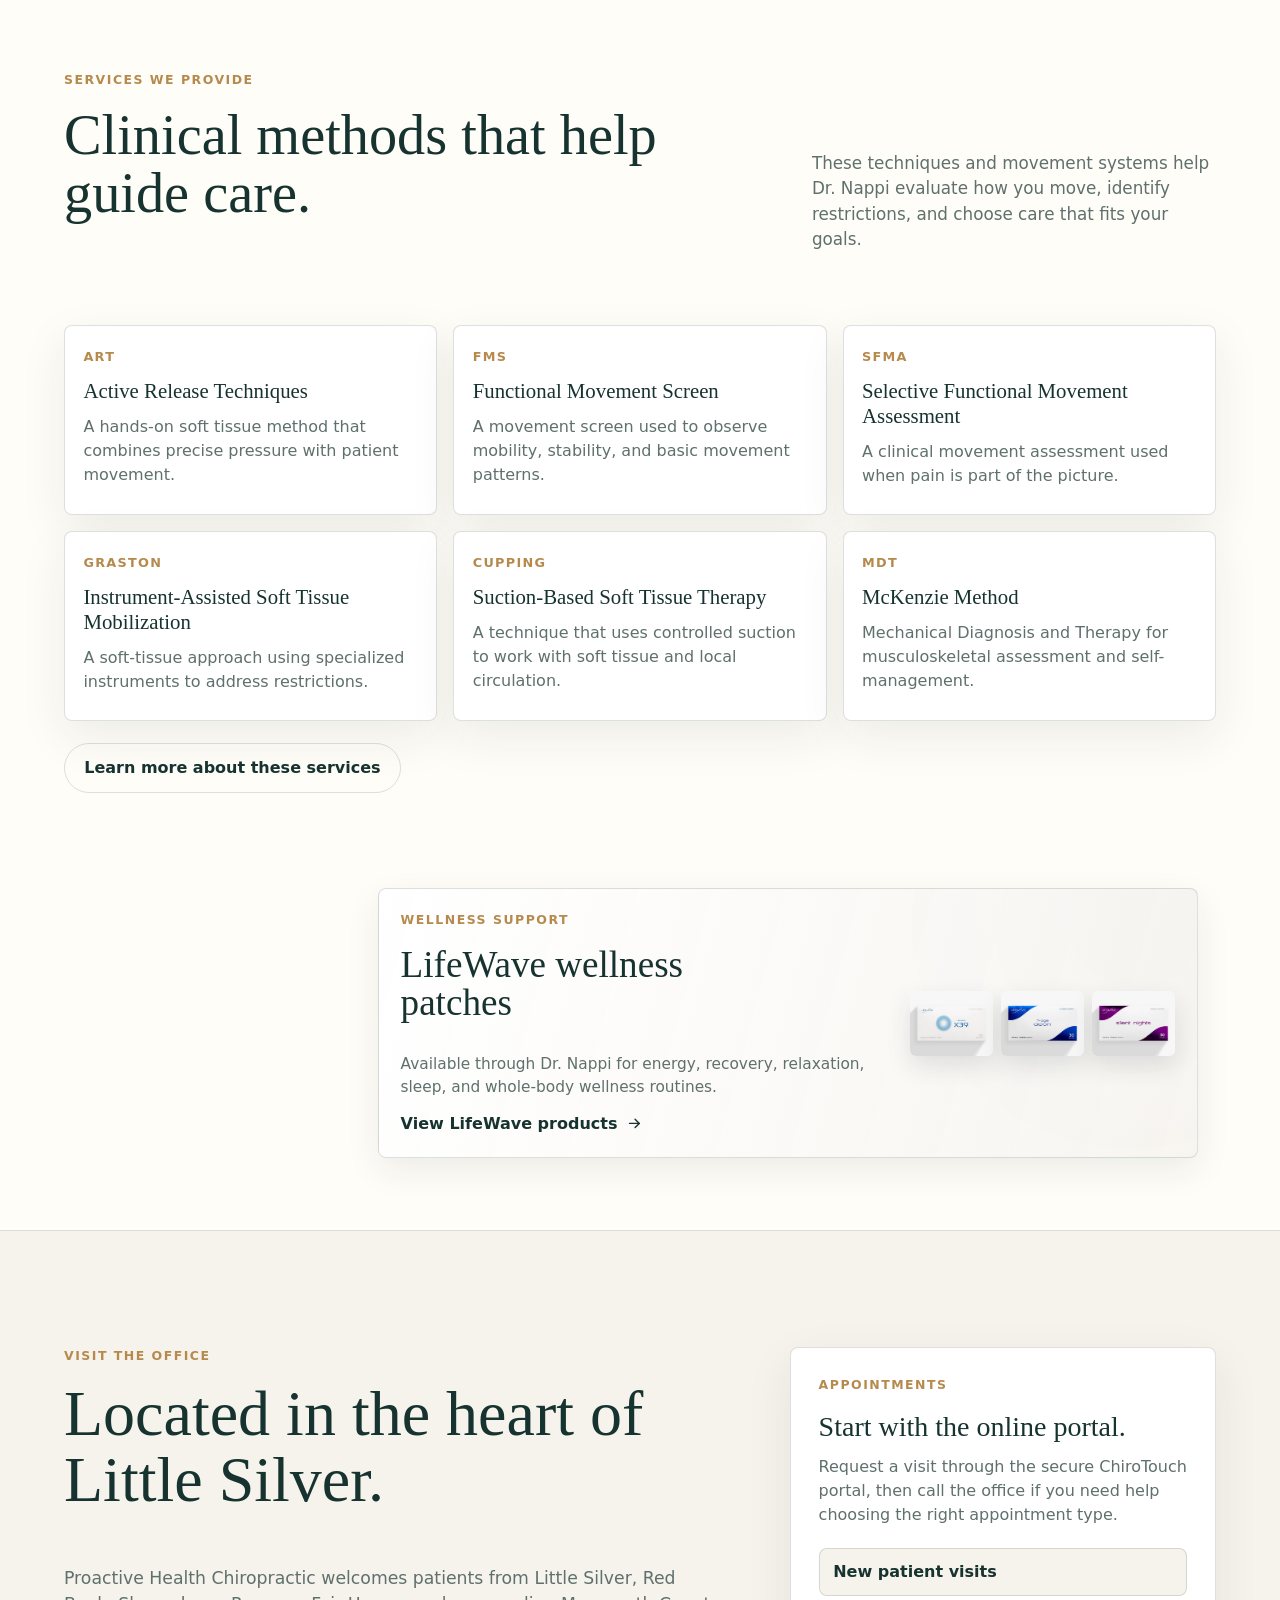
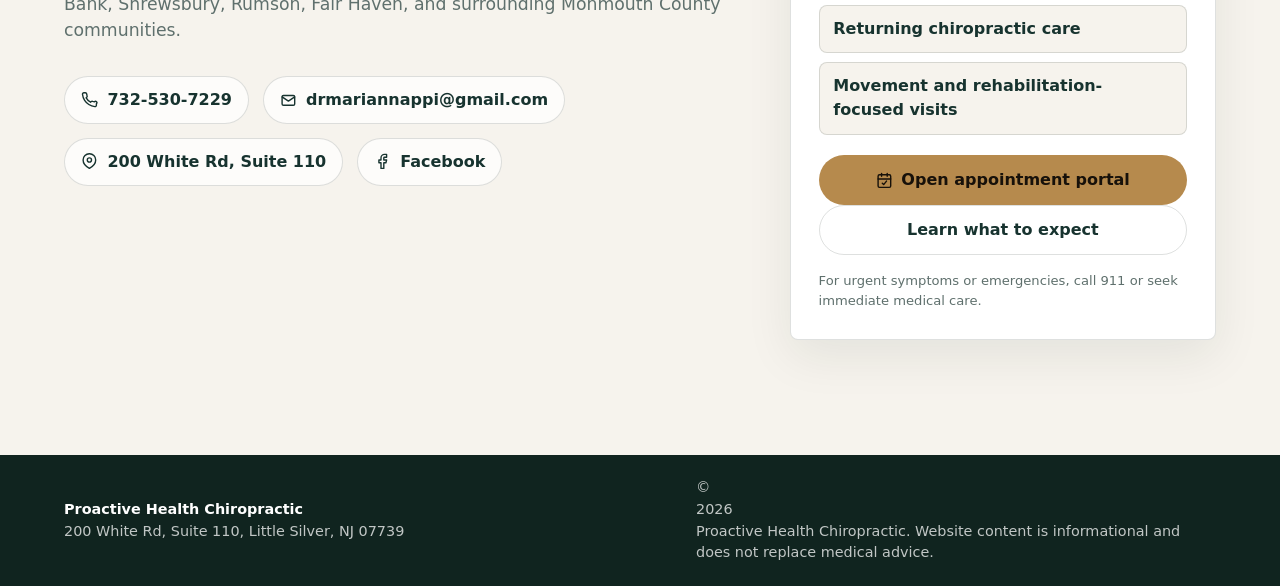
==== commit fad3e45e: "Add logo to site header" ====
--- a/index.html
+++ b/index.html
@@ -43,7 +43,7 @@
 
     <header class="site-header" data-header>
       <a class="brand" href="#home" aria-label="Proactive Health Chiropractic home">
-        <span class="brand-mark">P</span>
+        <img class="brand-logo" src="assets/proactive-health-logo.png" alt="" />
         <span>
           <strong>Proactive Health Chiropractic</strong>
           <em>Little Silver, NJ</em>
--- a/styles.css
+++ b/styles.css
@@ -115,16 +115,14 @@
   min-width: 0;
 }
 
-.brand-mark {
-  display: grid;
-  place-items: center;
-  width: 42px;
-  height: 42px;
-  flex: 0 0 42px;
-  border: 1px solid currentColor;
+.brand-logo {
+  width: 54px;
+  height: 54px;
+  flex: 0 0 54px;
   border-radius: 50%;
-  font-family: Georgia, "Times New Roman", serif;
-  font-size: 1.25rem;
+  object-fit: cover;
+  object-position: center 32%;
+  box-shadow: 0 8px 24px rgba(18, 35, 31, 0.18);
 }
 
 .brand strong,
@@ -1311,10 +1309,10 @@
     font-size: 0.92rem;
   }
 
-  .brand-mark {
-    width: 38px;
-    height: 38px;
-    flex-basis: 38px;
+  .brand-logo {
+    width: 42px;
+    height: 42px;
+    flex-basis: 42px;
   }
 
   h1 {
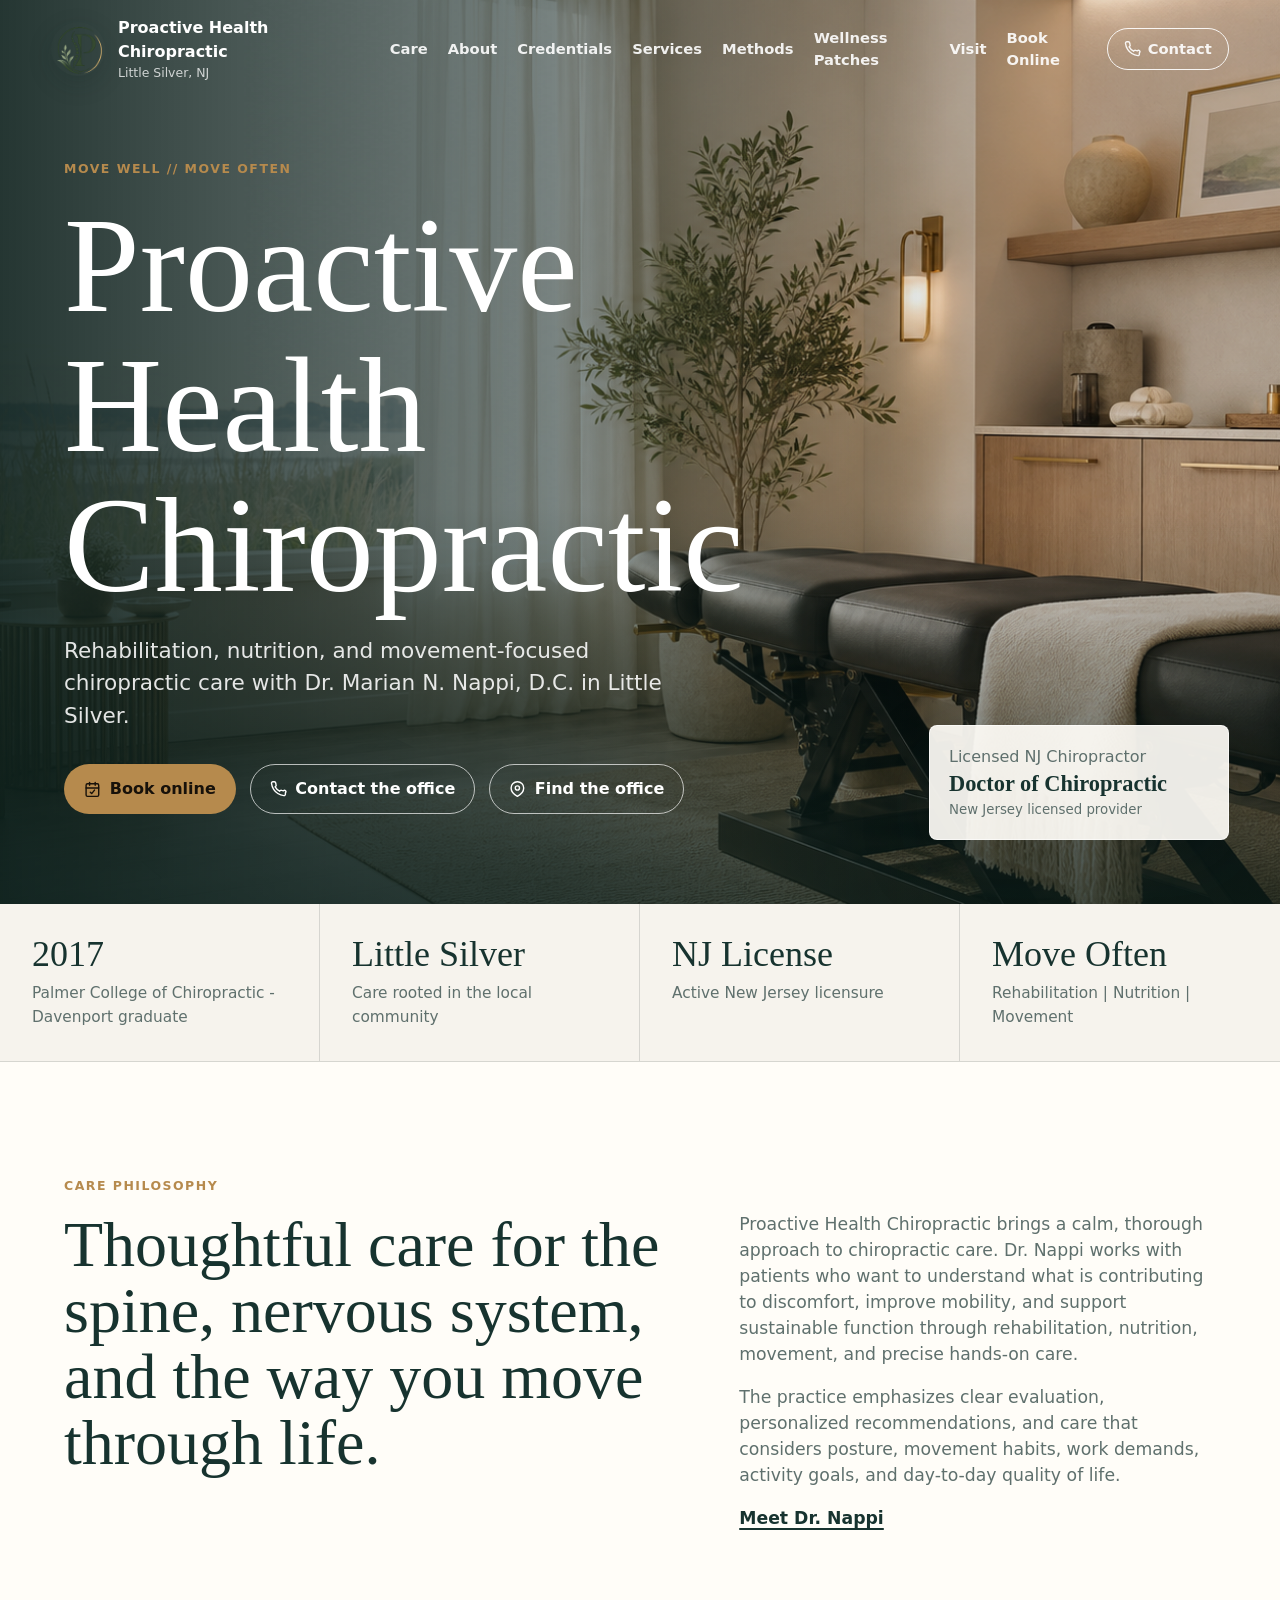
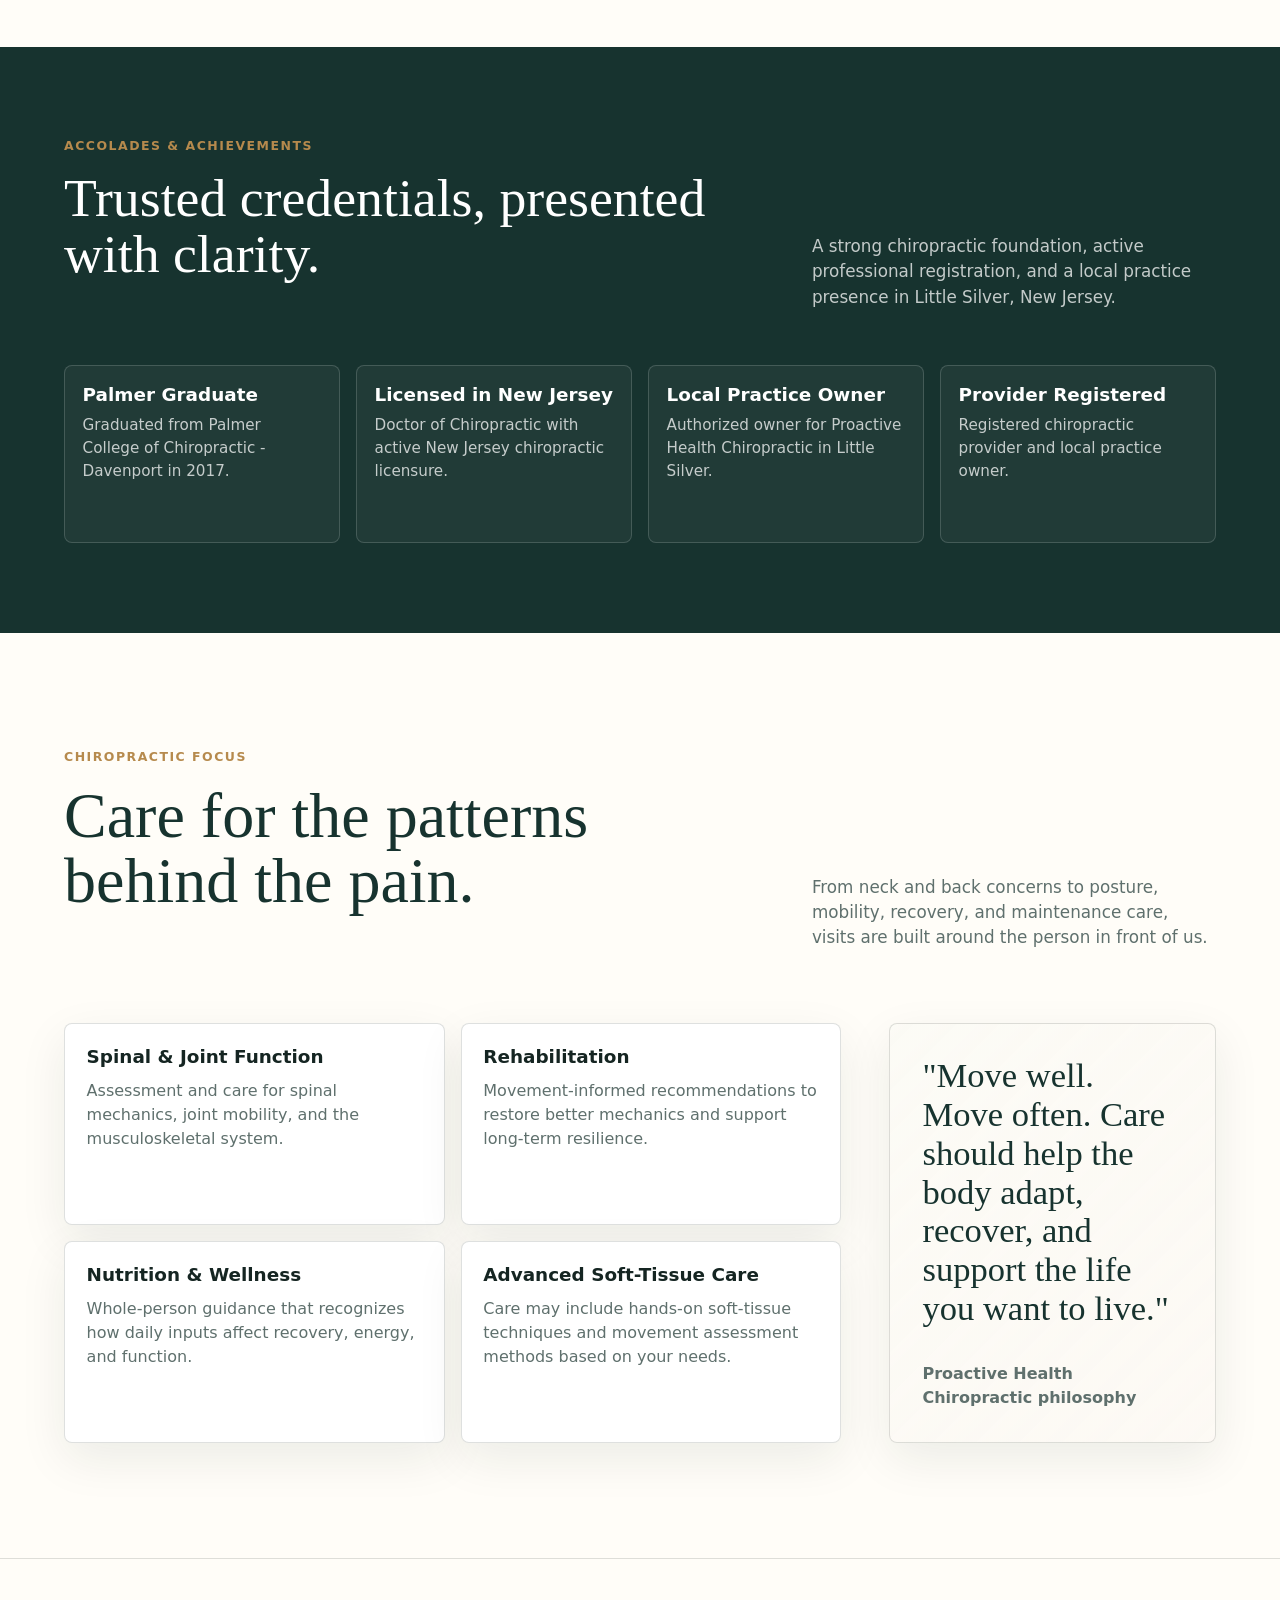
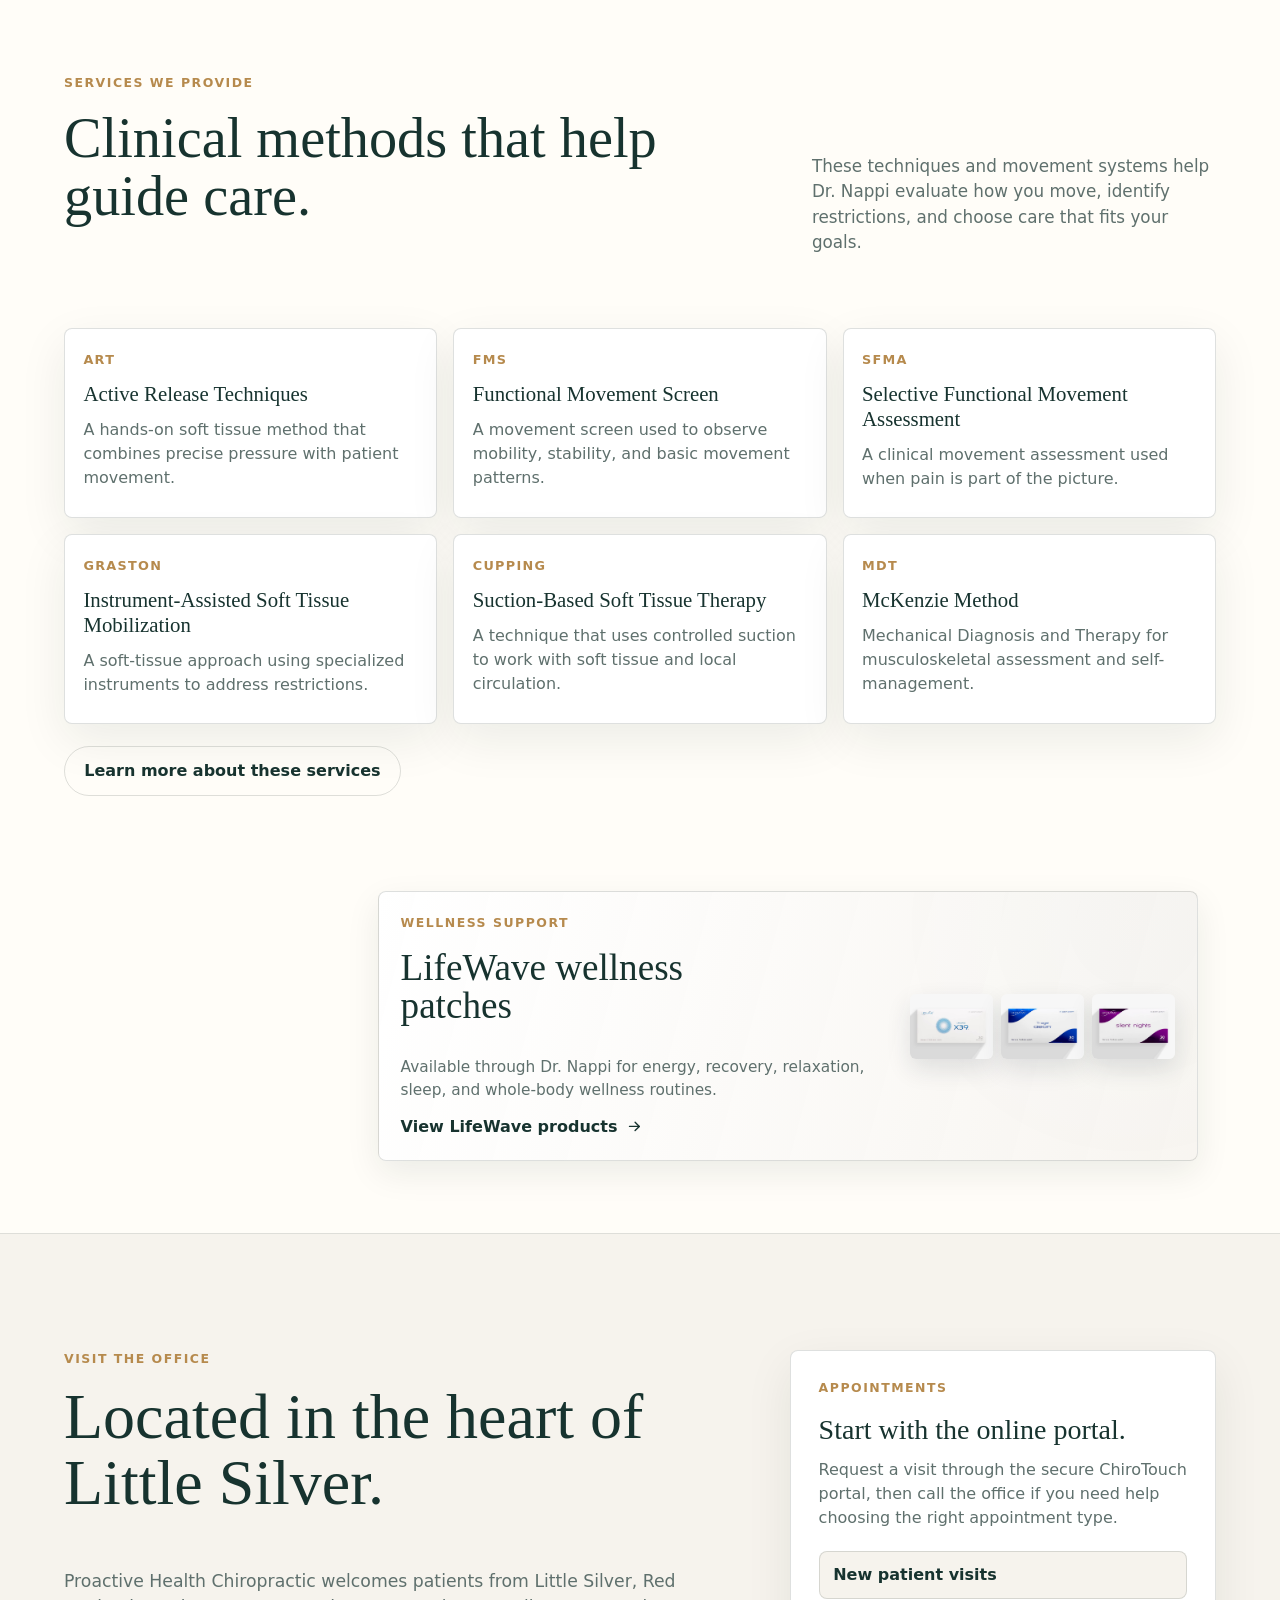
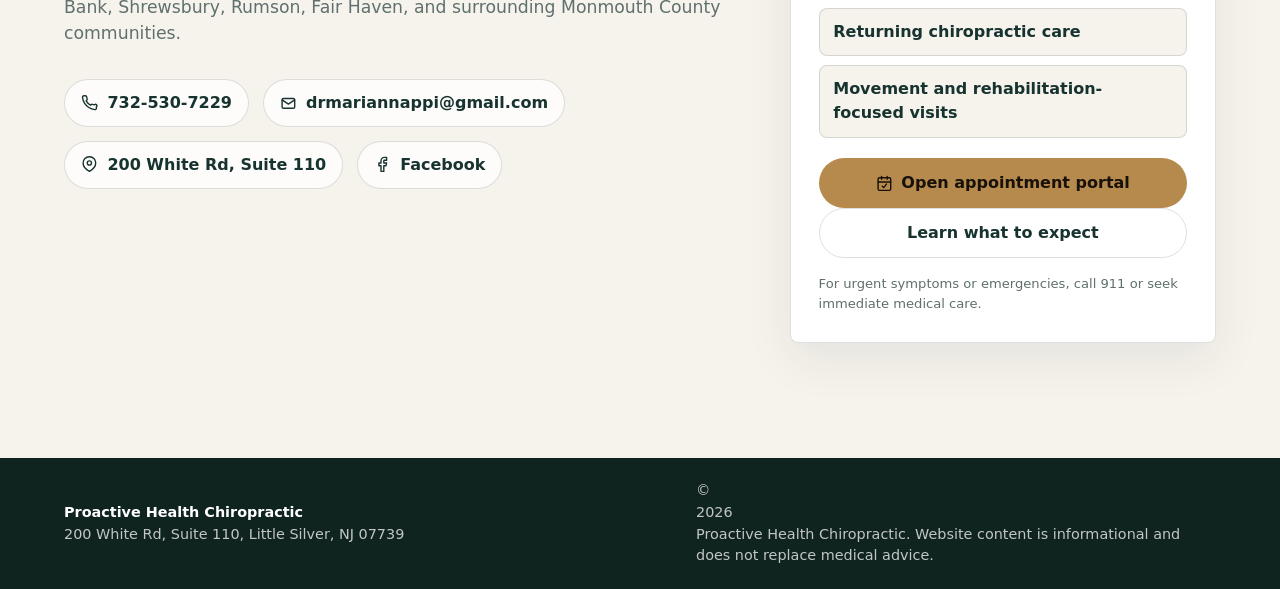
==== commit e42f628e: "Add Dr Nappi bio page" ====
--- a/index.html
+++ b/index.html
@@ -59,6 +59,7 @@
 
       <nav class="site-nav" id="site-nav" data-nav>
         <a href="#care">Care</a>
+        <a href="about.html">About</a>
         <a href="#credentials">Credentials</a>
         <a href="#services">Services</a>
         <a href="#methods">Methods</a>
@@ -153,6 +154,7 @@
               The practice emphasizes clear evaluation, personalized recommendations, and care that considers posture,
               movement habits, work demands, activity goals, and day-to-day quality of life.
             </p>
+            <a class="text-link" href="about.html">Meet Dr. Nappi</a>
           </div>
         </div>
       </section>
--- a/styles.css
+++ b/styles.css
@@ -159,6 +159,19 @@
   opacity: 1;
 }
 
+.text-link {
+  color: var(--deep);
+  font-weight: 850;
+  text-decoration: underline;
+  text-decoration-thickness: 2px;
+  text-underline-offset: 0.25em;
+}
+
+.text-link:hover,
+.text-link:focus-visible {
+  color: var(--gold);
+}
+
 .nav-call {
   display: inline-flex;
   align-items: center;
@@ -1042,6 +1055,160 @@
   max-width: 760px;
   margin-bottom: 0;
   color: var(--muted);
+}
+
+.bio-hero {
+  padding: clamp(8rem, 13vw, 10rem) clamp(1rem, 5vw, 5rem) clamp(3.5rem, 7vw, 6rem);
+  background:
+    linear-gradient(135deg, rgba(246, 243, 237, 0.95), rgba(255, 253, 248, 0.98)),
+    radial-gradient(circle at 88% 18%, rgba(191, 143, 70, 0.16), transparent 34%);
+}
+
+.bio-hero-layout,
+.bio-story-grid,
+.bio-values,
+.bio-gallery,
+.bio-note {
+  width: min(1180px, 100%);
+  margin: 0 auto;
+}
+
+.bio-hero-layout {
+  display: grid;
+  grid-template-columns: minmax(0, 0.8fr) minmax(320px, 0.52fr);
+  gap: clamp(2rem, 6vw, 4rem);
+  align-items: center;
+}
+
+.bio-hero h1 {
+  max-width: 820px;
+  margin-bottom: 1.1rem;
+  font-size: clamp(3.2rem, 7.4vw, 6.6rem);
+}
+
+.bio-hero p,
+.bio-story-copy p,
+.bio-values p,
+.bio-photo-section p,
+.bio-gallery figcaption,
+.bio-note p {
+  color: var(--muted);
+}
+
+.bio-hero p {
+  max-width: 690px;
+  font-size: clamp(1.05rem, 2vw, 1.2rem);
+}
+
+.bio-portrait {
+  margin: 0;
+}
+
+.bio-portrait img {
+  width: 100%;
+  aspect-ratio: 0.82;
+  object-fit: cover;
+  object-position: center top;
+  border: 1px solid var(--line);
+  border-radius: var(--radius);
+  box-shadow: 0 22px 64px rgba(18, 35, 31, 0.16);
+}
+
+.bio-story {
+  background: var(--paper);
+}
+
+.bio-story-grid {
+  display: grid;
+  grid-template-columns: minmax(0, 0.75fr) minmax(0, 1fr);
+  gap: clamp(1.5rem, 5vw, 4rem);
+  align-items: start;
+}
+
+.bio-story-grid h2 {
+  max-width: 700px;
+  font-size: clamp(2.25rem, 4.8vw, 4.15rem);
+}
+
+.bio-story-copy p:last-child {
+  margin-bottom: 0;
+}
+
+.bio-values {
+  display: grid;
+  grid-template-columns: repeat(3, 1fr);
+  gap: 1rem;
+  margin-top: clamp(2rem, 5vw, 3.5rem);
+}
+
+.bio-values article,
+.bio-gallery figure {
+  border: 1px solid var(--line);
+  border-radius: var(--radius);
+  background: white;
+  box-shadow: 0 16px 48px rgba(18, 35, 31, 0.08);
+}
+
+.bio-values article {
+  padding: 1.25rem;
+}
+
+.bio-values span {
+  display: inline-block;
+  margin-bottom: 1.15rem;
+  color: var(--gold);
+  font-family: Georgia, "Times New Roman", serif;
+  font-size: 1.9rem;
+}
+
+.bio-photo-section {
+  background: var(--mist);
+}
+
+.bio-gallery {
+  display: grid;
+  grid-template-columns: 0.82fr 1fr 1fr;
+  gap: 1rem;
+}
+
+.bio-gallery figure {
+  overflow: hidden;
+  margin: 0;
+}
+
+.bio-gallery img {
+  width: 100%;
+  height: 320px;
+  object-fit: cover;
+}
+
+.bio-gallery figure:first-child img {
+  object-position: center 30%;
+}
+
+.bio-gallery figcaption {
+  padding: 1rem;
+  font-size: 0.95rem;
+  font-weight: 700;
+}
+
+.bio-note {
+  display: flex;
+  align-items: center;
+  justify-content: space-between;
+  gap: 2rem;
+  padding: clamp(3rem, 6vw, 5rem) clamp(1rem, 4vw, 2rem);
+}
+
+.bio-note h2 {
+  max-width: 660px;
+  margin-bottom: 0.6rem;
+  font-size: clamp(2rem, 4vw, 3.25rem);
+}
+
+.bio-note p {
+  max-width: 720px;
+  margin-bottom: 0;
 }
 
 .lifewave-hero {
@@ -1269,6 +1436,9 @@
   .visit-content,
   .booking-shell,
   .process-steps,
+  .bio-hero-layout,
+  .bio-values,
+  .bio-gallery,
   .lifewave-feature,
   .lifewave-hero,
   .product-grid {
@@ -1285,7 +1455,8 @@
 
   .patch-pillars,
   .lifewave-cta,
-  .method-note {
+  .method-note,
+  .bio-story-grid {
     grid-template-columns: 1fr;
   }
 
@@ -1296,6 +1467,14 @@
   .intro-grid,
   .section-heading {
     grid-template-columns: 1fr;
+  }
+
+  .bio-note {
+    display: block;
+  }
+
+  .bio-note .button {
+    margin-top: 1.5rem;
   }
 }
 
@@ -1338,6 +1517,10 @@
   .booking-shell,
   .booking-grid,
   .process-steps,
+  .bio-hero-layout,
+  .bio-story-grid,
+  .bio-values,
+  .bio-gallery,
   .lifewave-feature,
   .lifewave-hero,
   .patch-pillars,
@@ -1346,6 +1529,14 @@
     grid-template-columns: 1fr;
   }
 
+  .bio-hero {
+    padding-top: 7rem;
+  }
+
+  .bio-gallery img {
+    height: 280px;
+  }
+
   .lifewave-product-stack {
     margin-top: 1.5rem;
   }
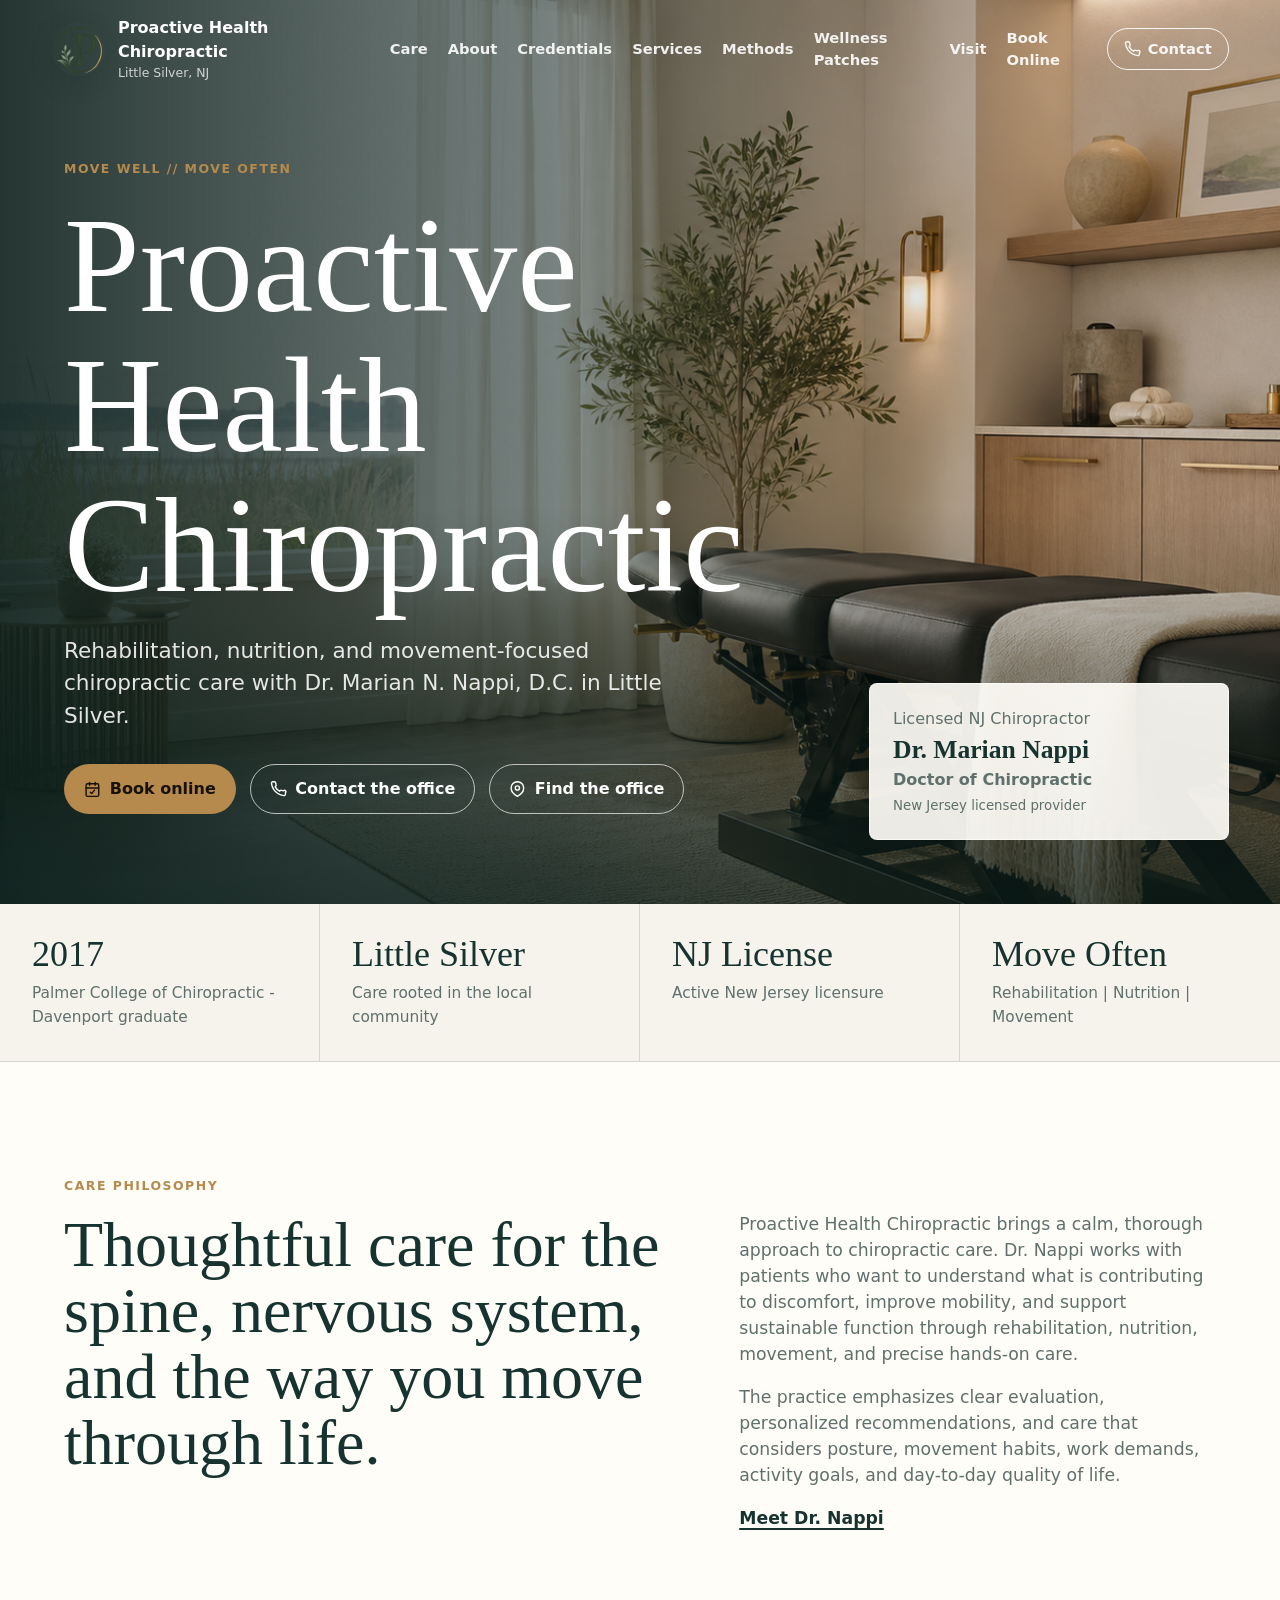
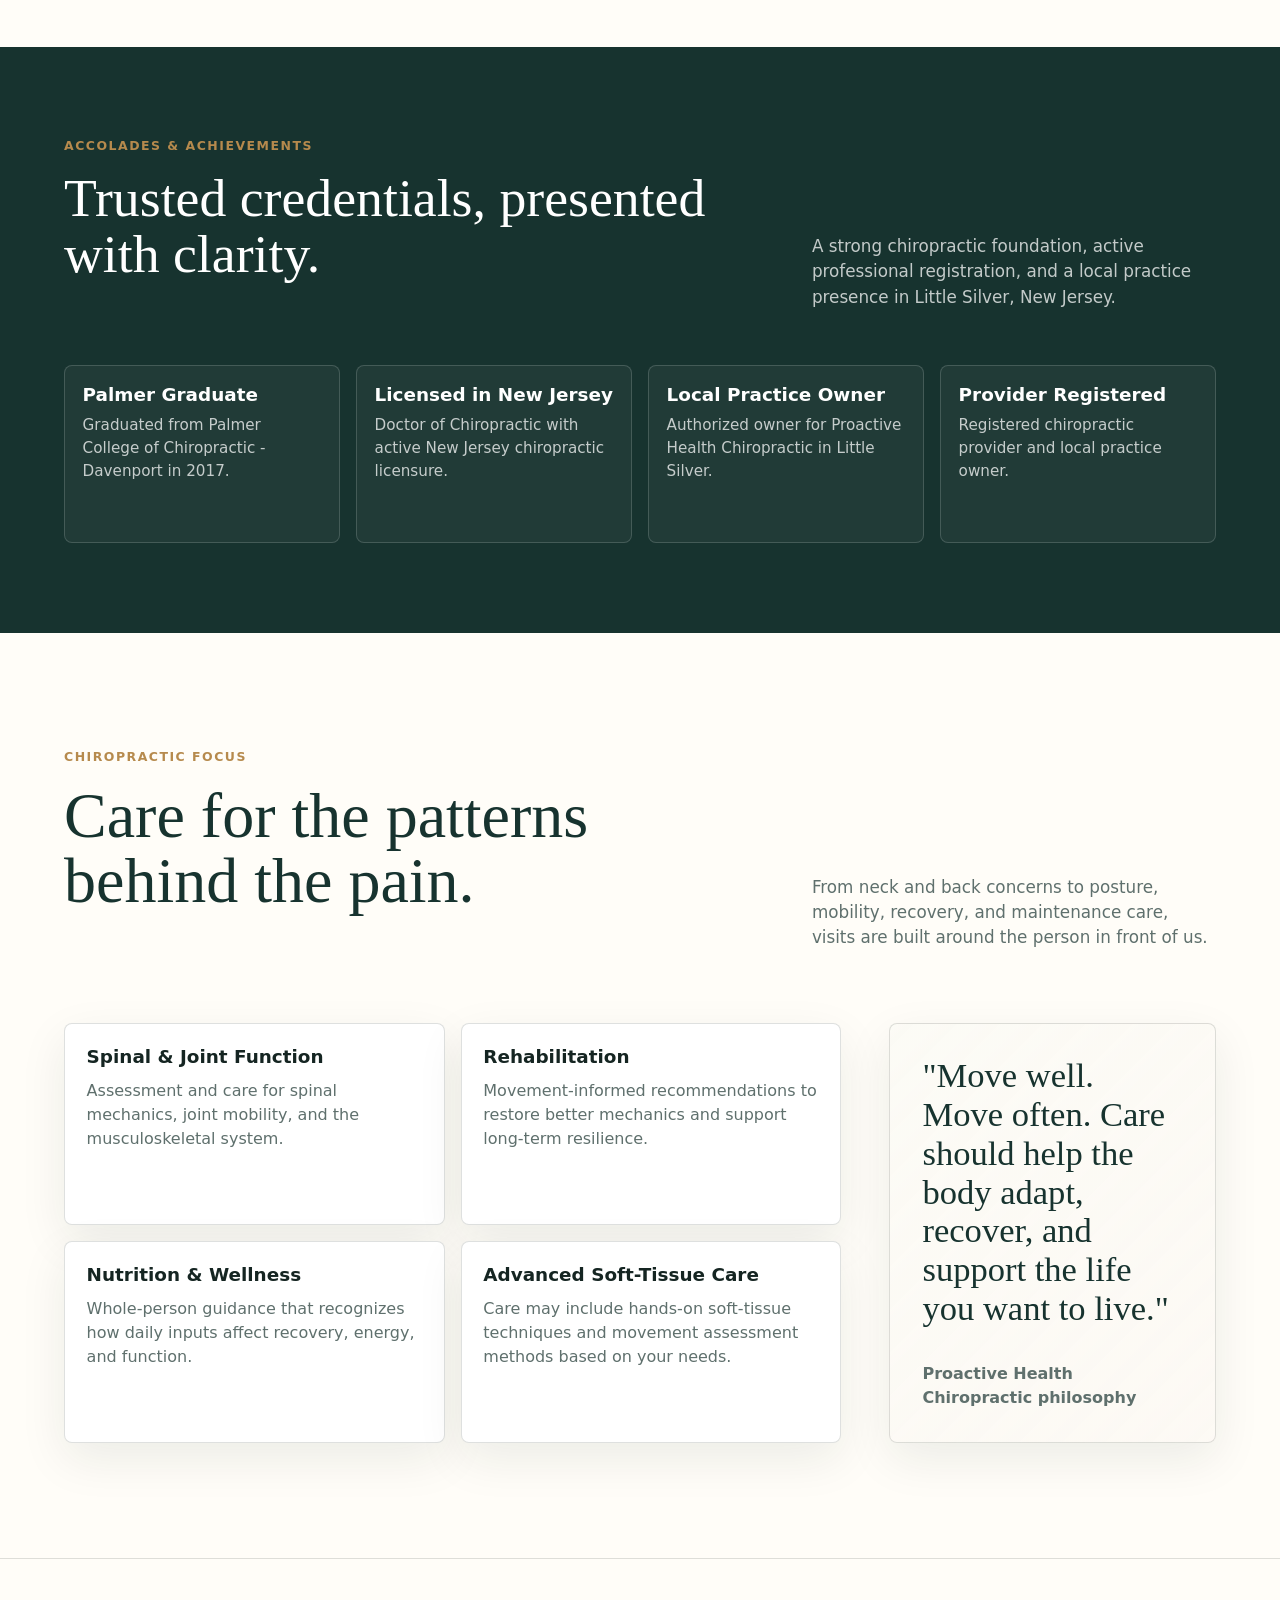
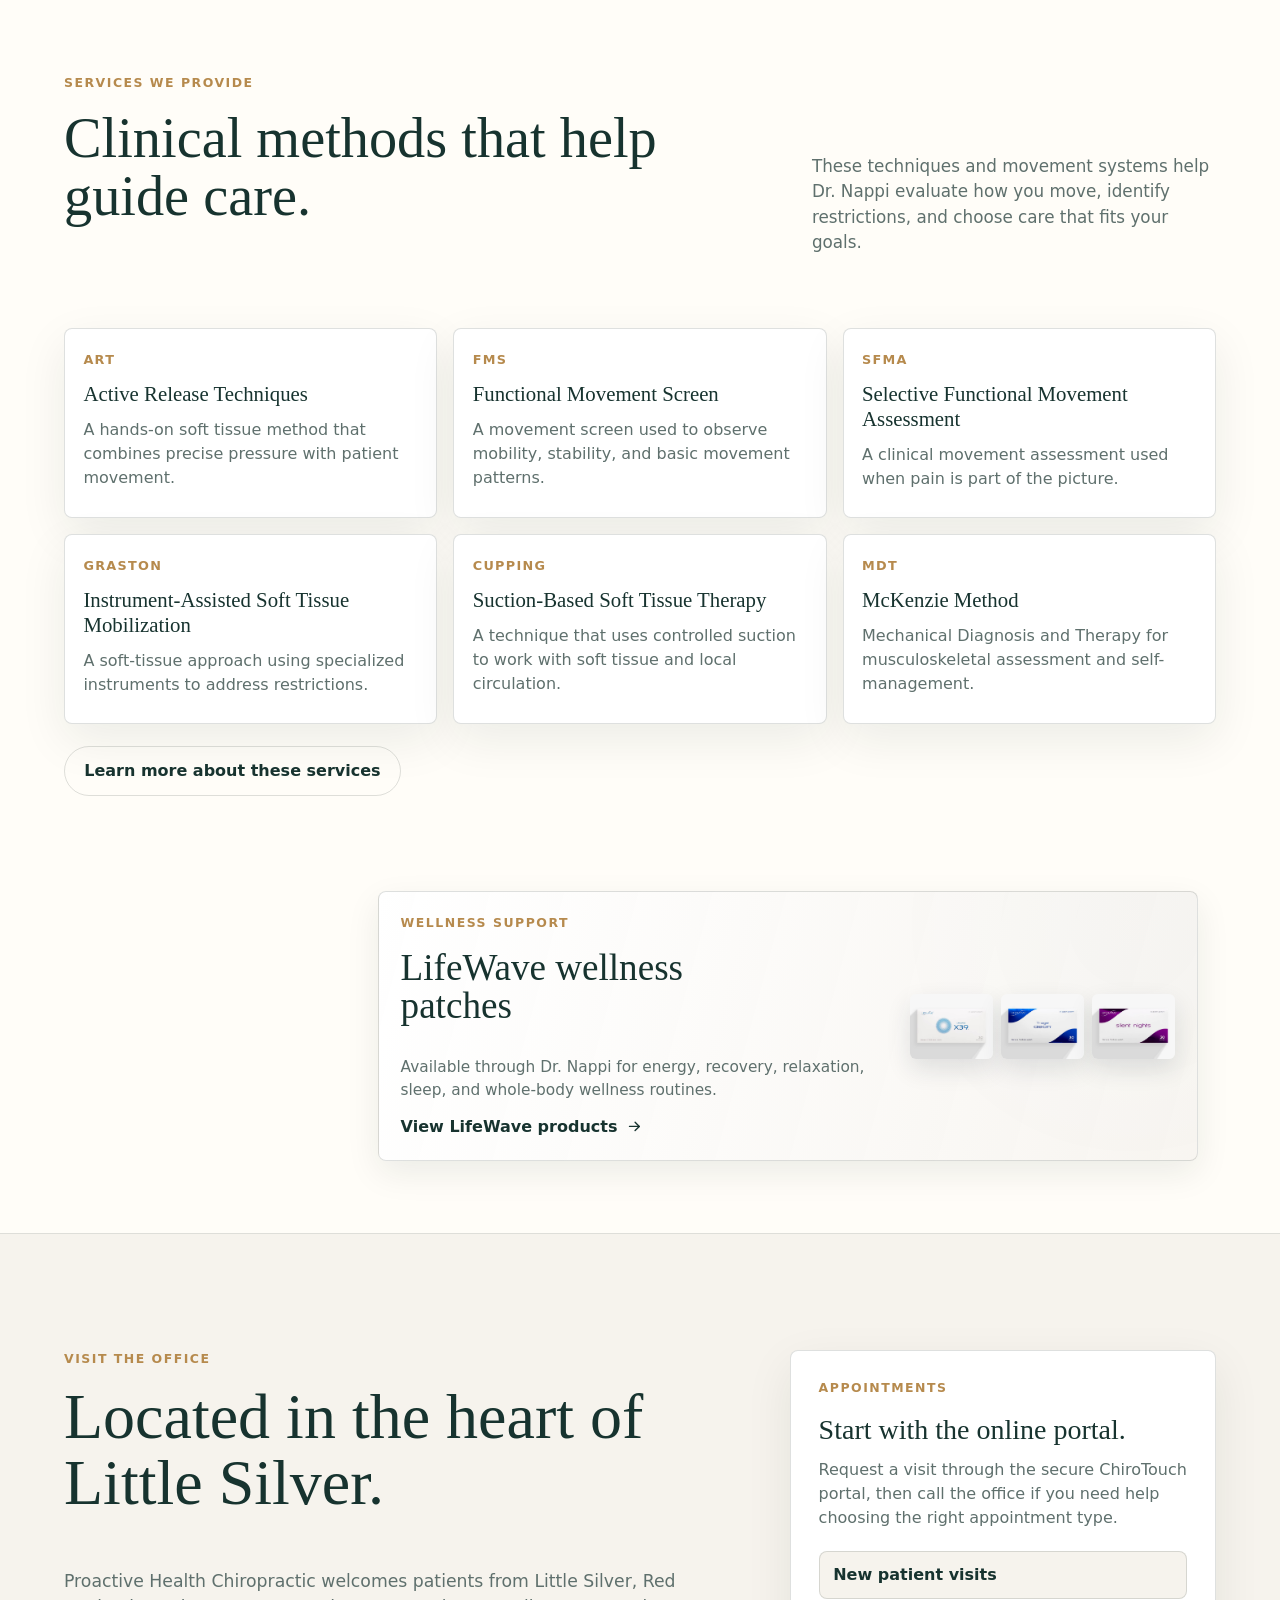
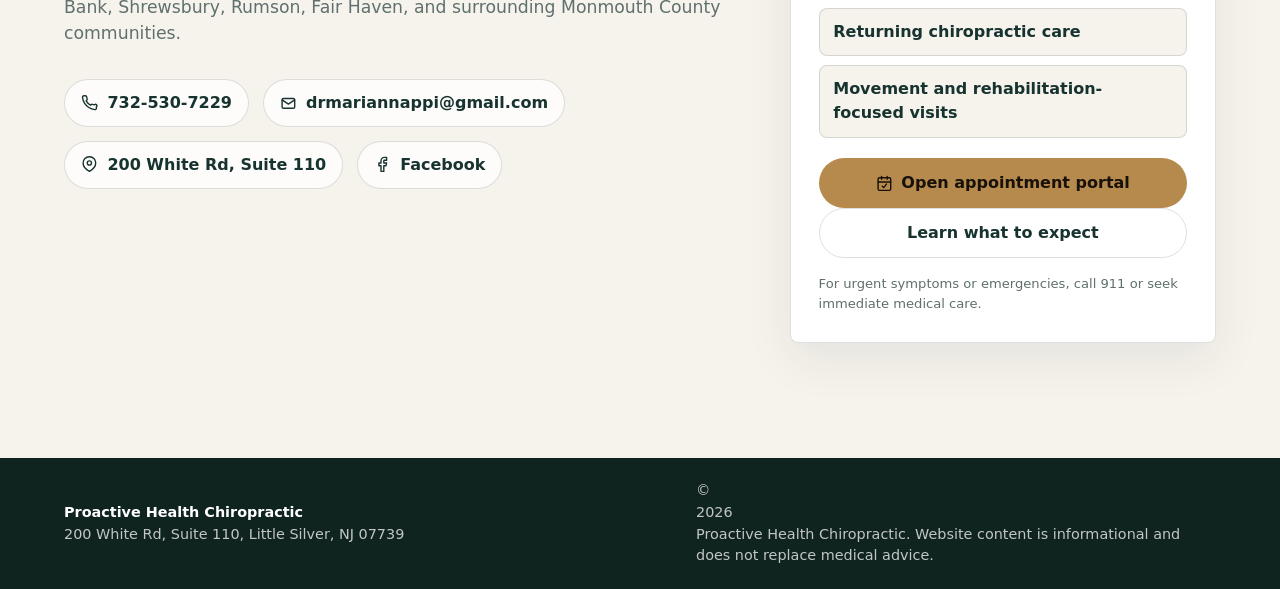
==== commit 52560879: "Add doctor name to hero credential card" ====
--- a/index.html
+++ b/index.html
@@ -9,6 +9,28 @@
       content="Proactive Health Chiropractic in Little Silver, NJ, led by Dr. Marian Nappi, D.C., offers movement-focused chiropractic care across rehabilitation, nutrition, spinal health, and whole-body wellness."
     />
     <meta name="theme-color" content="#17332f" />
+    <link rel="canonical" href="https://proactivehealthchiropractic.com/" />
+    <meta property="og:type" content="website" />
+    <meta property="og:site_name" content="Proactive Health Chiropractic" />
+    <meta property="og:title" content="Proactive Health Chiropractic | Little Silver, NJ Chiropractor" />
+    <meta
+      property="og:description"
+      content="Movement-focused chiropractic care in Little Silver, NJ with Dr. Marian Nappi, D.C."
+    />
+    <meta property="og:url" content="https://proactivehealthchiropractic.com/" />
+    <meta property="og:image" content="https://proactivehealthchiropractic.com/assets/social-preview.jpg" />
+    <meta property="og:image:secure_url" content="https://proactivehealthchiropractic.com/assets/social-preview.jpg" />
+    <meta property="og:image:type" content="image/jpeg" />
+    <meta property="og:image:width" content="1200" />
+    <meta property="og:image:height" content="630" />
+    <meta property="og:image:alt" content="Proactive Health Chiropractic in Little Silver, NJ" />
+    <meta name="twitter:card" content="summary_large_image" />
+    <meta name="twitter:title" content="Proactive Health Chiropractic | Little Silver, NJ Chiropractor" />
+    <meta
+      name="twitter:description"
+      content="Movement-focused chiropractic care in Little Silver, NJ with Dr. Marian Nappi, D.C."
+    />
+    <meta name="twitter:image" content="https://proactivehealthchiropractic.com/assets/social-preview.jpg" />
     <link rel="preload" href="assets/proactive-chiropractic-hero.png" as="image" />
     <link rel="stylesheet" href="styles.css" />
     <script defer src="script.js"></script>
@@ -17,7 +39,8 @@
         "@context": "https://schema.org",
         "@type": "Chiropractic",
         "name": "Proactive Health Chiropractic",
-        "url": "",
+        "url": "https://proactivehealthchiropractic.com/",
+        "image": "https://proactivehealthchiropractic.com/assets/social-preview.jpg",
         "telephone": "+1-732-530-7229",
         "email": "drmariannappi@gmail.com",
         "faxNumber": "+1-732-530-4665",
@@ -114,7 +137,8 @@
         </div>
         <aside class="hero-panel" aria-label="Practice highlights">
           <span>Licensed NJ Chiropractor</span>
-          <strong>Doctor of Chiropractic</strong>
+          <strong>Dr. Marian Nappi</strong>
+          <span class="hero-panel-role">Doctor of Chiropractic</span>
           <small>New Jersey licensed provider</small>
         </aside>
       </section>
--- a/styles.css
+++ b/styles.css
@@ -33,6 +33,7 @@
   background: var(--paper);
   color: var(--ink);
   line-height: 1.5;
+  overflow-x: hidden;
 }
 
 img,
@@ -108,10 +109,18 @@
   backdrop-filter: blur(14px);
 }
 
+.bio-page .site-header {
+  color: var(--deep);
+}
+
 .brand {
   display: inline-flex;
   align-items: center;
   gap: 0.8rem;
+  min-width: 0;
+}
+
+.brand > span {
   min-width: 0;
 }
 
@@ -327,8 +336,8 @@
   position: absolute;
   right: clamp(1rem, 4vw, 4rem);
   bottom: clamp(1rem, 5vw, 4rem);
-  width: min(300px, calc(100% - 2rem));
-  padding: 1.2rem;
+  width: min(360px, calc(100% - 2rem));
+  padding: clamp(1.15rem, 2vw, 1.45rem);
   background: rgba(255, 253, 248, 0.92);
   color: var(--deep);
   border: 1px solid rgba(255, 255, 255, 0.65);
@@ -342,12 +351,22 @@
   color: var(--muted);
 }
 
+.hero-panel > span:first-child {
+  margin-bottom: 0.35rem;
+}
+
 .hero-panel strong {
   display: block;
-  margin: 0.2rem 0;
+  margin: 0 0 0.25rem;
   font-family: Georgia, "Times New Roman", serif;
-  font-size: 1.4rem;
-  line-height: 1.1;
+  font-size: clamp(1.6rem, 2vw, 1.9rem);
+  line-height: 1.08;
+}
+
+.hero-panel-role {
+  margin-bottom: 0.25rem;
+  color: var(--deep);
+  font-weight: 800;
 }
 
 .trust-band {
@@ -1392,6 +1411,8 @@
     right: 1rem;
     display: none;
     width: min(320px, calc(100vw - 2rem));
+    max-height: calc(100vh - 92px);
+    overflow-y: auto;
     padding: 0.8rem;
     flex-direction: column;
     align-items: stretch;
@@ -1427,6 +1448,7 @@
   .hero-panel {
     left: 1rem;
     right: 1rem;
+    width: auto;
   }
 
   .trust-band,
@@ -1482,10 +1504,24 @@
   .site-header {
     min-height: 68px;
     padding: 0.8rem 1rem;
+    gap: 0.75rem;
+  }
+
+  .brand {
+    max-width: calc(100% - 54px);
+    gap: 0.6rem;
   }
 
   .brand strong {
     font-size: 0.92rem;
+    max-width: min(52vw, 210px);
+    overflow: hidden;
+    text-overflow: ellipsis;
+    white-space: nowrap;
+  }
+
+  .brand em {
+    font-size: 0.72rem;
   }
 
   .brand-logo {
@@ -1494,16 +1530,31 @@
     flex-basis: 42px;
   }
 
-  h1 {
-    font-size: 3.75rem;
+  h1,
+  .booking-hero h1,
+  .methods-hero h1,
+  .bio-hero h1,
+  .lifewave-hero h1 {
+    font-size: 3.05rem;
   }
 
   .hero-content {
     padding-inline: 1rem;
+    padding-top: 7rem;
+    padding-bottom: 12rem;
+  }
+
+  .hero-copy,
+  .booking-hero p,
+  .methods-hero p,
+  .bio-hero p,
+  .lifewave-hero p {
+    font-size: 1rem;
   }
 
   .button,
-  .contact-list a {
+  .contact-list a,
+  .contact-item {
     width: 100%;
   }
 
@@ -1533,6 +1584,13 @@
     padding-top: 7rem;
   }
 
+  .booking-hero,
+  .methods-hero,
+  .lifewave-hero {
+    min-height: auto;
+    padding-top: 7rem;
+  }
+
   .bio-gallery img {
     height: 280px;
   }
@@ -1580,3 +1638,56 @@
     margin-top: 1rem;
   }
 }
+
+@media (max-width: 420px) {
+  .site-header {
+    padding-inline: 0.75rem;
+  }
+
+  .brand em {
+    display: none;
+  }
+
+  .brand strong {
+    max-width: 46vw;
+  }
+
+  .brand-logo {
+    width: 38px;
+    height: 38px;
+    flex-basis: 38px;
+  }
+
+  h1,
+  .booking-hero h1,
+  .methods-hero h1,
+  .bio-hero h1,
+  .lifewave-hero h1 {
+    font-size: 2.65rem;
+  }
+
+  h2,
+  .booking-details h2,
+  .method-note h2,
+  .bio-story-grid h2,
+  .bio-note h2,
+  .lifewave-cta h2 {
+    font-size: 2rem;
+  }
+
+  .hero-panel {
+    padding: 1rem;
+  }
+
+  .hero-panel strong {
+    font-size: 1.45rem;
+  }
+
+  .section {
+    padding-inline: 0.9rem;
+  }
+
+  .bio-gallery img {
+    height: 240px;
+  }
+}
